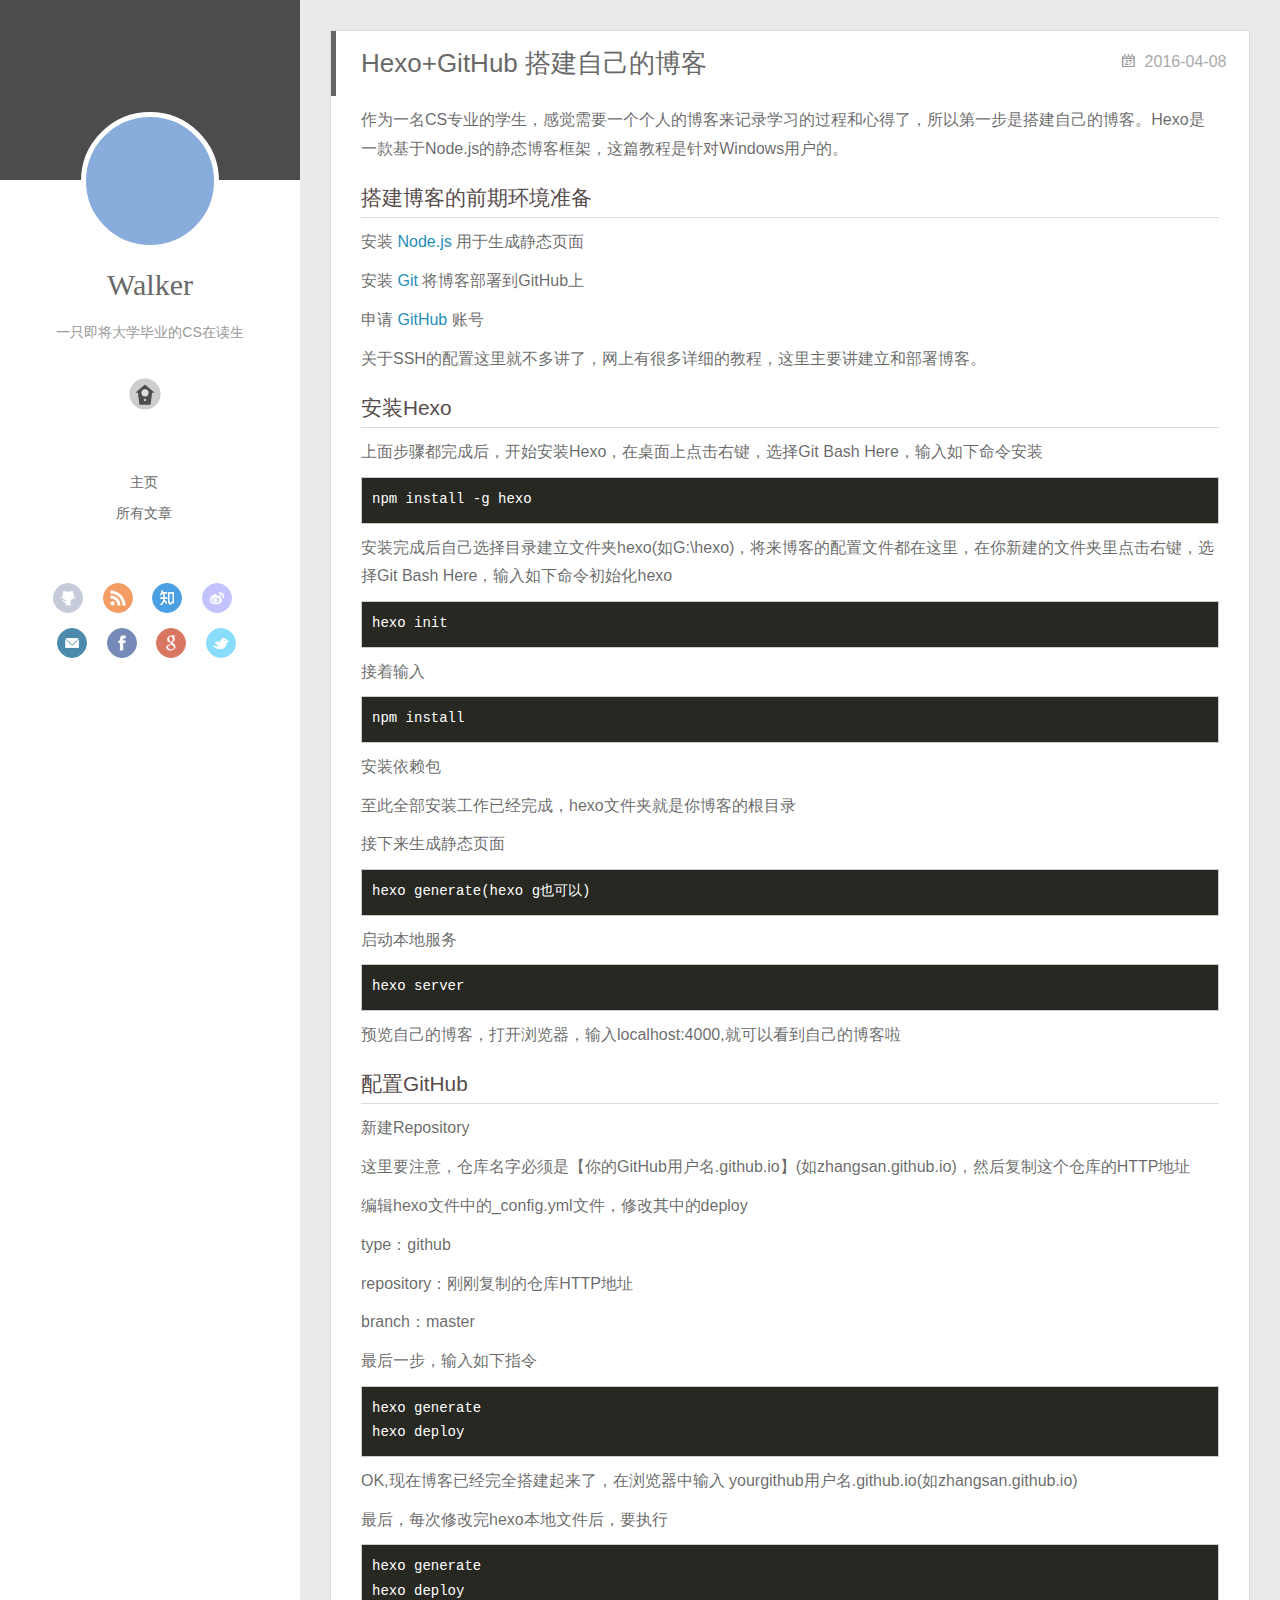
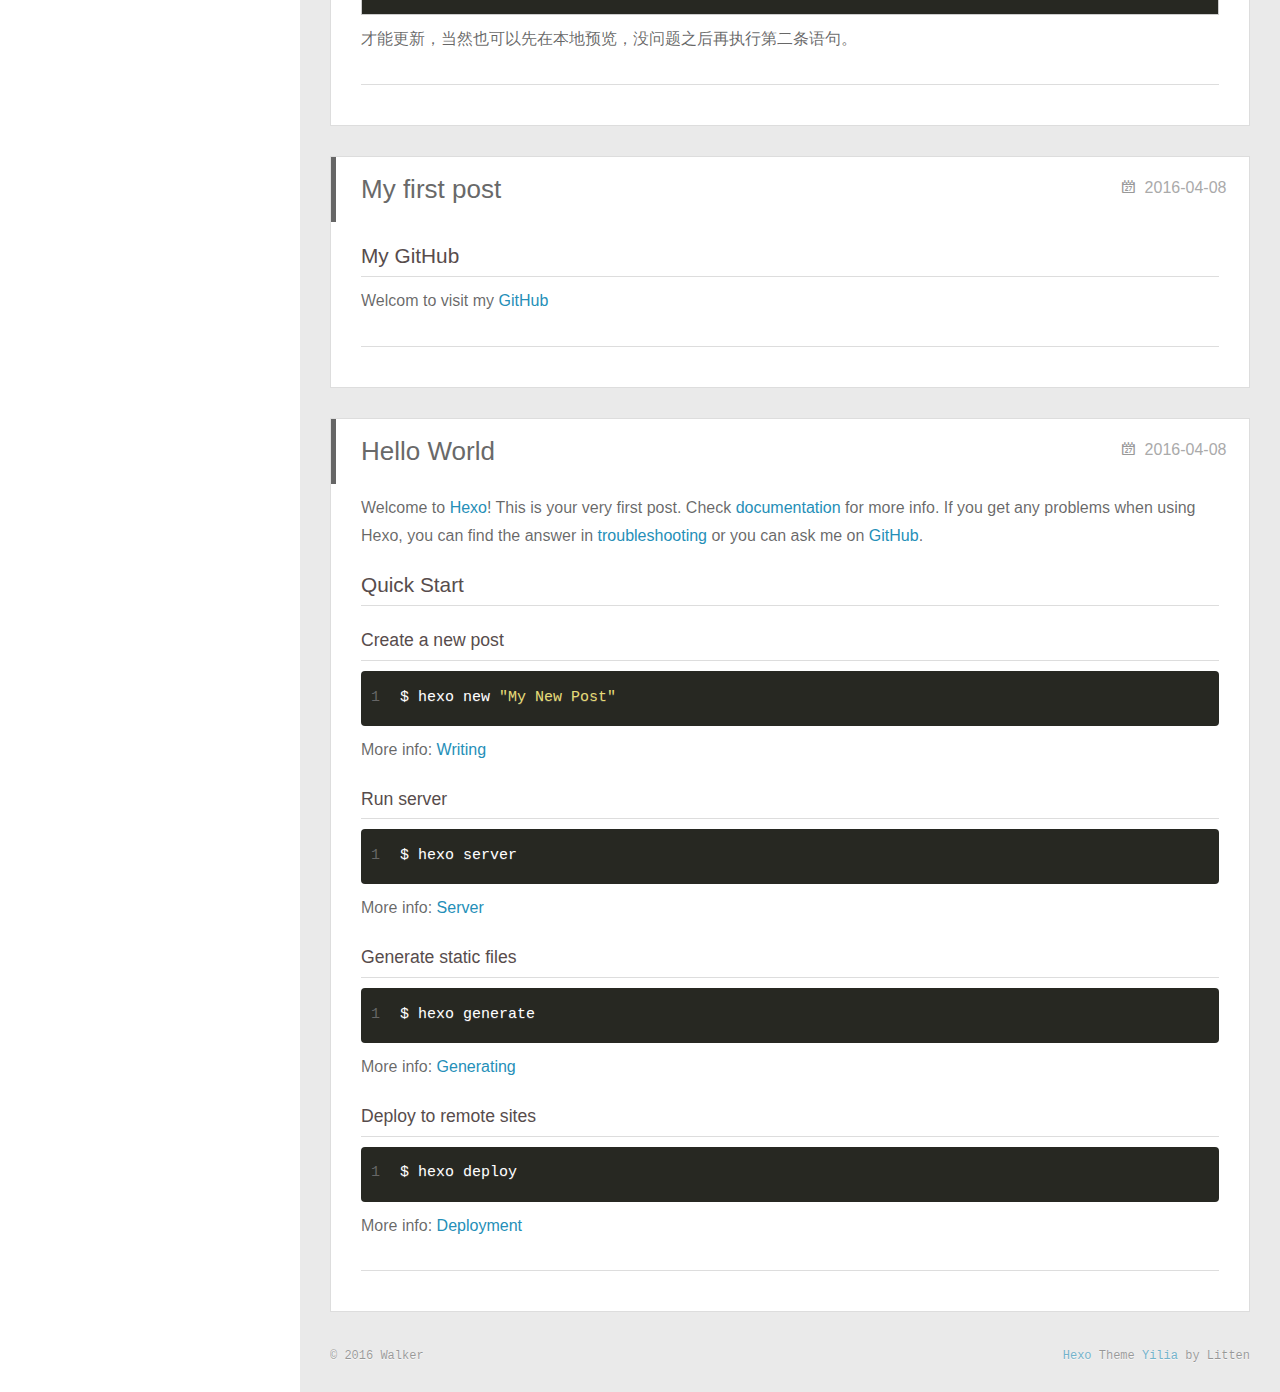
==== index.html @ 1e7201c0 "Site updated: 2016-04-11 19:42:52" ====
<!DOCTYPE html>
<html>
<head>
  <meta charset="utf-8">
  
  <meta http-equiv="X-UA-Compatible" content="IE=edge" >
  <title>Walker&#39;s Blog</title>
  <meta name="viewport" content="width=device-width, initial-scale=1, maximum-scale=1">
  <meta name="description" content="Web, 程序员">
<meta property="og:type" content="website">
<meta property="og:title" content="Walker's Blog">
<meta property="og:url" content="http://yoursite.com/index.html">
<meta property="og:site_name" content="Walker's Blog">
<meta property="og:description" content="Web, 程序员">
<meta name="twitter:card" content="summary">
<meta name="twitter:title" content="Walker's Blog">
<meta name="twitter:description" content="Web, 程序员">
  
    <link rel="alternative" href="/atom.xml" title="Walker&#39;s Blog" type="application/atom+xml">
  
  
    <link rel="icon" href="/favicon.png">
  
  <link rel="stylesheet" href="/css/style.css">
</head>

<body>
  <div id="container">
    <div class="left-col">
    <div class="overlay"></div>
<div class="intrude-less">
	<header id="header" class="inner">
		<a href="/" class="profilepic">
			
			<img lazy-src="http://tx.haiqq.com/qqtouxiang/uploads/2014-08-19/025742809.jpg" class="js-avatar">
			
		</a>

		<hgroup>
		  <h1 class="header-author"><a href="/">Walker</a></h1>
		</hgroup>

		
		<p class="header-subtitle">一只即将大学毕业的CS在读生</p>
		

		
			<div class="switch-btn">
				<div class="icon">
					<div class="icon-ctn">
						<div class="icon-wrap icon-house" data-idx="0">
							<div class="birdhouse"></div>
							<div class="birdhouse_holes"></div>
						</div>
						<div class="icon-wrap icon-ribbon hide" data-idx="1">
							<div class="ribbon"></div>
						</div>
						
						<div class="icon-wrap icon-link hide" data-idx="2">
							<div class="loopback_l"></div>
							<div class="loopback_r"></div>
						</div>
						
						
						<div class="icon-wrap icon-me hide" data-idx="3">
							<div class="user"></div>
							<div class="shoulder"></div>
						</div>
						
					</div>
					
				</div>
				<div class="tips-box hide">
					<div class="tips-arrow"></div>
					<ul class="tips-inner">
						<li>主页</li>
						<li>随笔</li>
						
						<li>链接</li>
						
						
						<li>关于我</li>
						
					</ul>
				</div>
			</div>
		

		<div class="switch-area">
			<div class="switch-wrap">
				<section class="switch-part switch-part1">
					<nav class="header-menu">
						<ul>
						
							<li><a href="/">主页</a></li>
				        
							<li><a href="/archives">所有文章</a></li>
				        
						</ul>
					</nav>
					<nav class="header-nav">
						<div class="social">
							
								<a class="github" target="_blank" href="https://github.com/agnoscesua" title="github">github</a>
					        
								<a class="rss" target="_blank" href="#" title="rss">rss</a>
					        
								<a class="zhihu" target="_blank" href="#" title="zhihu">zhihu</a>
					        
								<a class="weibo" target="_blank" href="#" title="weibo">weibo</a>
					        
								<a class="mail" target="_blank" href="#" title="mail">mail</a>
					        
								<a class="facebook" target="_blank" href="#" title="facebook">facebook</a>
					        
								<a class="google" target="_blank" href="#" title="google">google</a>
					        
								<a class="twitter" target="_blank" href="#" title="twitter">twitter</a>
					        
						</div>
					</nav>
				</section>
				
				
				<section class="switch-part switch-part2">
					<div class="widget tagcloud" id="js-tagcloud">
						
					</div>
				</section>
				
				
				
				<section class="switch-part switch-part3">
					<div id="js-friends">
					
			          <a target="_blank" class="main-nav-link switch-friends-link" href="http://localhost:4000/">奥巴马的博客</a>
			        
			          <a target="_blank" class="main-nav-link switch-friends-link" href="http://localhost:4000/">卡卡的美丽传说</a>
			        
			          <a target="_blank" class="main-nav-link switch-friends-link" href="http://localhost:4000/">本泽马的博客</a>
			        
			          <a target="_blank" class="main-nav-link switch-friends-link" href="http://localhost:4000/">吉格斯的博客</a>
			        
			          <a target="_blank" class="main-nav-link switch-friends-link" href="http://localhost:4000/">习大大大不同</a>
			        
			          <a target="_blank" class="main-nav-link switch-friends-link" href="http://localhost:4000/">托蒂的博客</a>
			        
			        </div>
				</section>
				

				
				
				<section class="switch-part switch-part4">
				
					<div id="js-aboutme">我是谁，我从哪里来，我到哪里去？我就是我，是颜色不一样的吃货…</div>
				</section>
				
			</div>
		</div>
	</header>				
</div>

    </div>
    <div class="mid-col">
      <nav id="mobile-nav">
  	<div class="overlay">
  		<div class="slider-trigger"></div>
  		<h1 class="header-author js-mobile-header hide">Walker</h1>
  	</div>
	<div class="intrude-less">
		<header id="header" class="inner">
			<div class="profilepic">
			
				<img lazy-src="http://tx.haiqq.com/qqtouxiang/uploads/2014-08-19/025742809.jpg" class="js-avatar">
			
			</div>
			<hgroup>
			  <h1 class="header-author">Walker</h1>
			</hgroup>
			
			<p class="header-subtitle">一只即将大学毕业的CS在读生</p>
			
			<nav class="header-menu">
				<ul>
				
					<li><a href="/">主页</a></li>
		        
					<li><a href="/archives">所有文章</a></li>
		        
		        <div class="clearfix"></div>
				</ul>
			</nav>
			<nav class="header-nav">
				<div class="social">
					
						<a class="github" target="_blank" href="https://github.com/agnoscesua" title="github">github</a>
			        
						<a class="rss" target="_blank" href="#" title="rss">rss</a>
			        
						<a class="zhihu" target="_blank" href="#" title="zhihu">zhihu</a>
			        
						<a class="weibo" target="_blank" href="#" title="weibo">weibo</a>
			        
						<a class="mail" target="_blank" href="#" title="mail">mail</a>
			        
						<a class="facebook" target="_blank" href="#" title="facebook">facebook</a>
			        
						<a class="google" target="_blank" href="#" title="google">google</a>
			        
						<a class="twitter" target="_blank" href="#" title="twitter">twitter</a>
			        
				</div>
			</nav>
		</header>				
	</div>
</nav>

      <div class="body-wrap">
  
    <article id="post-hexo_github_blog" class="article article-type-post" itemscope itemprop="blogPost">
  
    <div class="article-meta">
      <a href="/2016/04/08/hexo_github_blog/" class="article-date">
  	<time datetime="2016-04-08T15:09:53.525Z" itemprop="datePublished">2016-04-08</time>
</a>
    </div>
  
  <div class="article-inner">
    
      <input type="hidden" class="isFancy" />
    
    
      <header class="article-header">
        
  
    <h1 itemprop="name">
      <a class="article-title" href="/2016/04/08/hexo_github_blog/">Hexo+GitHub 搭建自己的博客</a>
    </h1>
  

      </header>
      
    
    <div class="article-entry" itemprop="articleBody">
      
        <p>作为一名CS专业的学生，感觉需要一个个人的博客来记录学习的过程和心得了，所以第一步是搭建自己的博客。Hexo是一款基于Node.js的静态博客框架，这篇教程是针对Windows用户的。</p>
<h2 id="搭建博客的前期环境准备"><a href="#搭建博客的前期环境准备" class="headerlink" title="搭建博客的前期环境准备"></a>搭建博客的前期环境准备</h2><p>安装 <a href="https://nodejs.org/en/download/" target="_blank" rel="external">Node.js</a> 用于生成静态页面</p>
<p>安装 <a href="https://git-for-windows.github.io/" target="_blank" rel="external">Git</a> 将博客部署到GitHub上</p>
<p>申请 <a href="https://github.com/" target="_blank" rel="external">GitHub</a> 账号</p>
<p>关于SSH的配置这里就不多讲了，网上有很多详细的教程，这里主要讲建立和部署博客。</p>
<h2 id="安装Hexo"><a href="#安装Hexo" class="headerlink" title="安装Hexo"></a>安装Hexo</h2><p>上面步骤都完成后，开始安装Hexo，在桌面上点击右键，选择Git Bash Here，输入如下命令安装</p>
<pre><code>npm install -g hexo
</code></pre><p>安装完成后自己选择目录建立文件夹hexo(如G:\hexo)，将来博客的配置文件都在这里，在你新建的文件夹里点击右键，选择Git Bash Here，输入如下命令初始化hexo</p>
<pre><code>hexo init
</code></pre><p>接着输入</p>
<pre><code>npm install
</code></pre><p>安装依赖包</p>
<p>至此全部安装工作已经完成，hexo文件夹就是你博客的根目录</p>
<p>接下来生成静态页面</p>
<pre><code>hexo generate(hexo g也可以)
</code></pre><p>启动本地服务</p>
<pre><code>hexo server
</code></pre><p>预览自己的博客，打开浏览器，输入localhost:4000,就可以看到自己的博客啦</p>
<h2 id="配置GitHub"><a href="#配置GitHub" class="headerlink" title="配置GitHub"></a>配置GitHub</h2><p>新建Repository</p>
<p>这里要注意，仓库名字必须是【你的GitHub用户名.github.io】(如zhangsan.github.io)，然后复制这个仓库的HTTP地址</p>
<p>编辑hexo文件中的_config.yml文件，修改其中的deploy</p>
<p>type：github</p>
<p>repository：刚刚复制的仓库HTTP地址</p>
<p>branch：master</p>
<p>最后一步，输入如下指令</p>
<pre><code>hexo generate
hexo deploy
</code></pre><p>OK,现在博客已经完全搭建起来了，在浏览器中输入 yourgithub用户名.github.io(如zhangsan.github.io)</p>
<p>最后，每次修改完hexo本地文件后，要执行</p>
<pre><code>hexo generate
hexo deploy
</code></pre><p>才能更新，当然也可以先在本地预览，没问题之后再执行第二条语句。</p>

      
    </div>
    
    <div class="article-info article-info-index">
      
      
      

      
      <div class="clearfix"></div>
    </div>
    
  </div>
  
</article>









  
    <article id="post-first_artical" class="article article-type-post" itemscope itemprop="blogPost">
  
    <div class="article-meta">
      <a href="/2016/04/08/first_artical/" class="article-date">
  	<time datetime="2016-04-08T14:44:51.148Z" itemprop="datePublished">2016-04-08</time>
</a>
    </div>
  
  <div class="article-inner">
    
      <input type="hidden" class="isFancy" />
    
    
      <header class="article-header">
        
  
    <h1 itemprop="name">
      <a class="article-title" href="/2016/04/08/first_artical/">My first post</a>
    </h1>
  

      </header>
      
    
    <div class="article-entry" itemprop="articleBody">
      
        <h2 id="My-GitHub"><a href="#My-GitHub" class="headerlink" title="My GitHub"></a>My GitHub</h2><p>Welcom to visit my <a href="https://github.com/agnoscesua" target="_blank" rel="external">GitHub</a></p>

      
    </div>
    
    <div class="article-info article-info-index">
      
      
      

      
      <div class="clearfix"></div>
    </div>
    
  </div>
  
</article>









  
    <article id="post-hello-world" class="article article-type-post" itemscope itemprop="blogPost">
  
    <div class="article-meta">
      <a href="/2016/04/08/hello-world/" class="article-date">
  	<time datetime="2016-04-08T03:40:58.229Z" itemprop="datePublished">2016-04-08</time>
</a>
    </div>
  
  <div class="article-inner">
    
      <input type="hidden" class="isFancy" />
    
    
      <header class="article-header">
        
  
    <h1 itemprop="name">
      <a class="article-title" href="/2016/04/08/hello-world/">Hello World</a>
    </h1>
  

      </header>
      
    
    <div class="article-entry" itemprop="articleBody">
      
        <p>Welcome to <a href="https://hexo.io/" target="_blank" rel="external">Hexo</a>! This is your very first post. Check <a href="https://hexo.io/docs/" target="_blank" rel="external">documentation</a> for more info. If you get any problems when using Hexo, you can find the answer in <a href="https://hexo.io/docs/troubleshooting.html" target="_blank" rel="external">troubleshooting</a> or you can ask me on <a href="https://github.com/hexojs/hexo/issues" target="_blank" rel="external">GitHub</a>.</p>
<h2 id="Quick-Start"><a href="#Quick-Start" class="headerlink" title="Quick Start"></a>Quick Start</h2><h3 id="Create-a-new-post"><a href="#Create-a-new-post" class="headerlink" title="Create a new post"></a>Create a new post</h3><figure class="highlight bash"><table><tr><td class="gutter"><pre><span class="line">1</span><br></pre></td><td class="code"><pre><span class="line">$ hexo new <span class="string">"My New Post"</span></span><br></pre></td></tr></table></figure>
<p>More info: <a href="https://hexo.io/docs/writing.html" target="_blank" rel="external">Writing</a></p>
<h3 id="Run-server"><a href="#Run-server" class="headerlink" title="Run server"></a>Run server</h3><figure class="highlight bash"><table><tr><td class="gutter"><pre><span class="line">1</span><br></pre></td><td class="code"><pre><span class="line">$ hexo server</span><br></pre></td></tr></table></figure>
<p>More info: <a href="https://hexo.io/docs/server.html" target="_blank" rel="external">Server</a></p>
<h3 id="Generate-static-files"><a href="#Generate-static-files" class="headerlink" title="Generate static files"></a>Generate static files</h3><figure class="highlight bash"><table><tr><td class="gutter"><pre><span class="line">1</span><br></pre></td><td class="code"><pre><span class="line">$ hexo generate</span><br></pre></td></tr></table></figure>
<p>More info: <a href="https://hexo.io/docs/generating.html" target="_blank" rel="external">Generating</a></p>
<h3 id="Deploy-to-remote-sites"><a href="#Deploy-to-remote-sites" class="headerlink" title="Deploy to remote sites"></a>Deploy to remote sites</h3><figure class="highlight bash"><table><tr><td class="gutter"><pre><span class="line">1</span><br></pre></td><td class="code"><pre><span class="line">$ hexo deploy</span><br></pre></td></tr></table></figure>
<p>More info: <a href="https://hexo.io/docs/deployment.html" target="_blank" rel="external">Deployment</a></p>

      
    </div>
    
    <div class="article-info article-info-index">
      
      
      

      
      <div class="clearfix"></div>
    </div>
    
  </div>
  
</article>









  
  
</div>
      <footer id="footer">
  <div class="outer">
    <div id="footer-info">
    	<div class="footer-left">
    		&copy; 2016 Walker
    	</div>
      	<div class="footer-right">
      		<a href="http://hexo.io/" target="_blank">Hexo</a>  Theme <a href="https://github.com/litten/hexo-theme-yilia" target="_blank">Yilia</a> by Litten
      	</div>
    </div>
  </div>
</footer>
    </div>
    
  <link rel="stylesheet" href="/fancybox/jquery.fancybox.css">


<script>
	var yiliaConfig = {
		fancybox: true,
		mathjax: true,
		animate: true,
		isHome: true,
		isPost: false,
		isArchive: false,
		isTag: false,
		isCategory: false,
		open_in_new: false
	}
</script>
<script src="http://7.url.cn/edu/jslib/comb/require-2.1.6,jquery-1.9.1.min.js"></script>
<script src="/js/main.js"></script>






<script type="text/x-mathjax-config">
MathJax.Hub.Config({
    tex2jax: {
        inlineMath: [ ['$','$'], ["\\(","\\)"]  ],
        processEscapes: true,
        skipTags: ['script', 'noscript', 'style', 'textarea', 'pre', 'code']
    }
});

MathJax.Hub.Queue(function() {
    var all = MathJax.Hub.getAllJax(), i;
    for(i=0; i < all.length; i += 1) {
        all[i].SourceElement().parentNode.className += ' has-jax';                 
    }       
});
</script>

<script type="text/javascript" src="http://cdn.mathjax.org/mathjax/latest/MathJax.js?config=TeX-AMS-MML_HTMLorMML">
</script>


  </div>
</body>
</html>
---- css/style.css ----
body {
  width: 100%;
}
body:before,
body:after {
  content: "";
  display: table;
}
body:after {
  clear: both;
}
@font-face {
  font-family: 'FontAwesome';
  src: url("fonts/fontawesome-webfont.eot");
  src: url("fonts/fontawesome-webfont.eot?#iefix") format("embedded-opentype"), url("fonts/fontawesome-webfont.woff") format("woff"), url("fonts/fontawesome-webfont.ttf") format("truetype"), url("fonts/fontawesome-webfont.svgz#FontAwesomeRegular") format("svg"), url("fonts/fontawesome-webfont.svg#FontAwesomeRegular") format("svg");
  font-weight: normal;
  font-style: normal;
}
html,
body,
div,
span,
applet,
object,
iframe,
h1,
h2,
h3,
h4,
h5,
h6,
p,
blockquote,
pre,
a,
abbr,
acronym,
address,
big,
cite,
code,
del,
dfn,
em,
img,
ins,
kbd,
q,
s,
samp,
small,
strike,
strong,
sub,
sup,
tt,
var,
dl,
dt,
dd,
ol,
ul,
li,
fieldset,
form,
label,
legend,
table,
caption,
tbody,
tfoot,
thead,
tr,
th,
td {
  margin: 0;
  padding: 0;
  border: 0;
  outline: 0;
  font-weight: inherit;
  font-style: inherit;
  font-family: inherit;
  font-size: 100%;
  vertical-align: baseline;
}
body {
  line-height: 1;
  color: #000;
  background: #fff;
}
ol,
ul {
  list-style: none;
}
table {
  border-collapse: separate;
  border-spacing: 0;
  vertical-align: middle;
}
caption,
th,
td {
  text-align: left;
  font-weight: normal;
  vertical-align: middle;
}
a img {
  border: none;
}
ol {
  list-style: decimal;
  padding-left: 20px;
}
ul {
  list-style: none;
}
input,
button {
  margin: 0;
  padding: 0;
}
input::-moz-focus-inner,
button::-moz-focus-inner {
  border: 0;
  padding: 0;
}
@font-face {
  font-family: FontAwesome;
  font-style: normal;
  font-weight: normal;
  src: url("fonts/fontawesome-webfont.eot?v=#4.0.3");
  src: url("fonts/fontawesome-webfont.eot?#iefix&v=#4.0.3") format("embedded-opentype"), url("fonts/fontawesome-webfont.woff?v=#4.0.3") format("woff"), url("fonts/fontawesome-webfont.ttf?v=#4.0.3") format("truetype"), url("fonts/fontawesome-webfont.svg#fontawesomeregular?v=#4.0.3") format("svg");
}
html,
body,
#container {
  height: 100%;
}
body {
  font-family: "微软雅黑", "HelveticaNeue-Light", "Helvetica Neue Light", "Helvetica Neue", Helvetica, Arial, sans-serif;
  font-size: 16px;
  background: #fff;
  color: rgba(0,0,0,0.6);
  -webkit-overflow-scrolling: touch;
}
h1,
h2,
h3 {
  display: block;
}
h1 {
  font-size: 1.5em;
}
h2 {
  font-size: 1.3em;
}
h3 {
  font-size: 1.1em;
}
h4,
h5,
h6 {
  font-size: 1em;
}
a {
  text-decoration: none;
  outline-width: 0;
  color: #258fb8;
  outline: none;
}
.alignleft {
  float: left;
}
.alignright {
  float: right;
}
.clearfix {
  *zoom: 1;
}
.clearfix:after {
  content: "";
  display: table;
  clear: both;
}
.inner {
  width: 1000px;
  margin: 0 auto;
}
.hide {
  display: none;
}
@media screen and (max-width: 1040px) {
  .inner {
    width: 100%;
  }
}
#container {
  position: relative;
  min-height: 100%;
}
#container #mobile-nav {
  display: none;
}
#container #mobile-nav .overlay {
  height: 110px;
  position: absolute;
  width: 100%;
  background: #4d4d4d;
}
#container #mobile-nav .overlay.fixed {
  position: fixed;
  height: 42px;
  z-index: 99;
}
#container #mobile-nav #header {
  padding: 10px 0 0 0;
}
#container #mobile-nav #header .profilepic {
  display: block;
  position: relative;
  z-index: 100;
}
#container #mobile-nav #header .header-menu {
  height: auto;
  margin: 10px;
}
#container #mobile-nav #header .header-menu ul {
  text-align: center;
  cursor: default;
}
#container #mobile-nav #header .header-menu li {
  display: inline-block;
  margin: 3px;
}
#container .left-col {
  background: #fff;
  width: 300px;
  position: fixed;
  opacity: 1;
  -webkit-transition: all 0.2s ease-in;
  -moz-transition: all 0.2s ease-in;
  -ms-transition: all 0.2s ease-in;
  transition: all 0.2s ease-in;
  height: 100%;
}
#container .left-col .overlay {
  width: 100%;
  height: 180px;
  background-color: #000;
  position: absolute;
  opacity: 0.7;
}
#container .left-col .intrude-less {
  width: 76%;
  text-align: center;
  margin: 112px auto 0;
}
#container .mid-col {
  position: absolute;
  right: 0;
  min-height: 100%;
  background: #eaeaea;
  left: 300px;
  width: auto;
}
@media screen and (max-width: 800px) {
  #container .left-col {
    display: none;
  }
  #container .mid-col {
    left: 0;
  }
  #container #header .header-nav {
    position: relative;
  }
  #container .header-author.fixed {
    position: fixed;
    top: -13px;
    width: 100%;
    color: #ddd;
  }
  #container .overlay .slider-trigger {
    position: absolute;
    z-index: 101;
    bottom: 0;
    left: 0;
    width: 42px;
    height: 42px;
  }
  #container .overlay .slider-trigger:hover {
    background: #444;
  }
  #container .overlay .slider-trigger:before {
    color: #ddd;
    content: "\f00b";
    font: 16px FontAwesome;
    width: 16px;
    height: 16px;
    margin-left: 9px;
    margin-top: 14px;
    display: block;
  }
  #container .article-header {
    border-left: none;
    padding: 0;
    border-bottom: 1px dotted #ddd;
  }
  #container .article-header h1 {
    margin-bottom: 10px;
  }
  #container .header-subtitle {
    padding: 0 24px;
  }
  #container .article-info-index.article-info {
    padding-top: 10px;
    margin: 0;
    border-top: 1px solid #ddd;
  }
  #container .article-info-post.article-info {
    margin: 0;
    padding-top: 10px;
    border: none;
  }
  #container .article-more-link a {
    float: right;
  }
  #container #viewer-box .viewer-box-l {
    font-size: 14px;
  }
  #container .article {
    padding: 10px;
    margin: 10px;
    font-size: 14px;
  }
  #container .article .article-entry {
    padding-left: 0;
    padding-right: 0;
    padding-top: 10px;
  }
  #container .article .article-title {
    font-size: 18px;
    max-width: 185px;
    display: block;
    margin: 0;
  }
  #container .article .article-meta {
    width: auto;
    height: 30px;
    margin-top: -5px;
    position: ralative;
  }
  #container .article .article-meta .article-date {
    font-size: 12px;
    -webkit-border-radius: 0;
    border-radius: 0;
    color: #666;
    background: none;
    height: auto;
    padding: 0;
    margin: 0;
    width: 100%;
    text-align: left;
    margin-left: 10px;
  }
  #container .article .article-meta .article-date time {
    width: auto;
    float: right;
    margin-right: 10px;
  }
  #container .article .article-meta .article-tag-list {
    margin-top: 7px;
    position: absolute;
    right: 10px;
    top: 0;
  }
  #container .article .article-meta .article-tag-list:before {
    float: left;
    margin-top: 1px;
    left: 0;
  }
  #container .article .article-meta .article-tag-list .article-tag-list-item {
    float: left;
    padding-left: 0;
    width: auto;
    max-width: 83px;
  }
  #container .article .article-meta .article-category {
    margin-top: 7px;
    position: absolute;
    right: 10px;
    top: -30px;
  }
  #container .article .article-meta .article-category:before {
    float: left;
    margin-top: 1px;
    left: 15px;
  }
  #container .article .article-meta .article-category .article-category-link {
    max-width: 83px;
    width: auto;
    padding-left: 10px;
  }
  #container .article .article-nav-link-wrap {
    margin: 5px 0;
  }
  #container .article .article-nav-link-wrap strong {
    float: left;
    margin-right: 5px;
  }
  #container .article #article-nav-older {
    float: none;
    display: block;
  }
  #container .share {
    padding: 3px 10px;
  }
  #container .duoshuo {
    padding: 0 13px;
  }
  #container #disqus_thread {
    padding: 0 13px;
  }
  #container #mobile-nav {
    display: block;
  }
  #container #page-nav .extend {
    opacity: 1;
  }
  #container .instagram .open-ins {
    left: 2px;
    top: -30px;
    color: #aaa;
  }
  #container .info-on-right {
    float: initial;
  }
  #container .archives-wrap {
    margin: 10px 10px 0px;
    padding: 10px;
  }
  #container .archives-wrap .archive-article-title {
    font-size: 14px;
  }
  #container .archives-wrap .archive-year-wrap {
    position: relative;
    padding: 0 0 0 0;
  }
  #container .archives-wrap .archive-year-wrap a {
    padding: 0 0 0 0;
  }
  #container .archives-wrap .article-meta .archive-article-date {
    font-size: 12px;
    margin-right: 10px;
    margin-top: -5px;
  }
  #container .archives-wrap .article-meta .article-tag-list-link {
    font-size: 12px;
  }
  #container .archives .archive-article {
    padding: 10px 0;
    margin-left: 0;
  }
  #container #footer .footer-left {
    float: initial;
    margin-bottom: 10px;
  }
  #container #footer .footer-right {
    float: initial;
  }
}
.header-author {
  text-align: center;
  margin: 0.67em 0;
  font-family: Roboto, "Roboto", serif;
  font-size: 30px;
  -webkit-transition: 0.3s;
  -moz-transition: 0.3s;
  -ms-transition: 0.3s;
  transition: 0.3s;
}
#header {
  width: 100%;
}
#header a {
  color: #696969;
}
#header a:hover {
  color: #b0a0aa;
}
#header .profilepic {
  text-align: center;
  display: block;
  border: 5px solid #fff;
  -webkit-border-radius: 300px;
  border-radius: 300px;
  width: 128px;
  height: 128px;
  margin: 0 auto;
  position: relative;
  overflow: hidden;
  background: #88acdb;
  -webkit-transition: all 0.2s ease-in;
  display: -webkit-box;
  -webkit-box-orient: horizontal;
  -webkit-box-pack: center;
  -webkit-box-align: center;
  text-align: center;
}
#header .profilepic img {
  width: 20%;
  height: 20%;
  -webkit-border-radius: 300px;
  border-radius: 300px;
  opacity: 0;
  -webkit-transition: all 0.2s ease-in;
}
#header .profilepic img.show {
  width: 100%;
  height: 100%;
  opacity: 1;
}
#header .header-subtitle {
  text-align: center;
  color: #999;
  font-size: 14px;
  line-height: 25px;
  overflow: hidden;
  text-overflow: ellipsis;
  display: -webkit-box;
  -webkit-line-clamp: 2;
  -webkit-box-orient: vertical;
}
#header .header-menu {
  font-weight: 300;
  line-height: 31px;
  cursor: pointer;
  text-transform: uppercase;
  float: none;
  min-height: 150px;
  margin-left: -12px;
  text-align: center;
  display: -webkit-box;
  -webkit-box-orient: horizontal;
  -webkit-box-pack: center;
  -webkit-box-align: center;
}
#header .header-menu li {
  cursor: default;
}
#header .header-menu li a {
  font-size: 14px;
  min-width: 300px;
}
#header .switch-area {
  position: relative;
  width: 100%;
  overflow: hidden;
  min-height: 500px;
  font-size: 14px;
}
#header .switch-area .switch-wrap {
  -webkit-transition: -webkit-transform 0.3s ease-in;
  -moz-transition: -moz-transform 0.3s ease-in;
  -ms-transition: -ms-transform 0.3s ease-in;
  transition: transform 0.3s ease-in;
  position: relative;
}
#header .turn-left {
  -webkit-transform: translate(-100%, 0);
  -moz-transform: translate(-100%, 0);
  -ms-transform: translate(-100%, 0);
  transform: translate(-100%, 0);
}
#header .header-nav {
  width: 100%;
  position: absolute;
  -webkit-transition: -webkit-transform 0.3s ease-in;
  -moz-transition: -moz-transform 0.3s ease-in;
  -ms-transition: -ms-transform 0.3s ease-in;
  transition: transform 0.3s ease-in;
}
#header .header-nav .social {
  margin-right: 15px;
  margin-top: 10px;
  text-align: center;
}
#header .header-nav .social a {
  -webkit-border-radius: 50%;
  border-radius: 50%;
  display: -moz-inline-stack;
  display: inline-block;
  vertical-align: middle;
  *vertical-align: auto;
  zoom: 1;
  *display: inline;
  text-indent: -9999px;
  margin: 0 8px 15px 8px;
  opacity: 0.7;
  width: 28px;
  height: 28px;
  -webkit-transition: 0.3s;
  -moz-transition: 0.3s;
  -ms-transition: 0.3s;
  transition: 0.3s;
}
#header .header-nav .social a:hover {
  opacity: 1;
}
#header .header-nav .social a:last-of-type {
  margin-right: 0;
}
#header .header-nav .social a.weibo {
  background: url("/img/weibo.png") center no-repeat #aaf;
  border: 1px solid #aaf;
}
#header .header-nav .social a.weibo:hover {
  border: 1px solid #aaf;
}
#header .header-nav .social a.rss {
  background: url("/img/rss.png") center no-repeat #ef7522;
  border: 1px solid #ef7522;
}
#header .header-nav .social a.rss:hover {
  border: 1px solid #cf5d0f;
}
#header .header-nav .social a.github {
  background: url("/img/github.png") center no-repeat #afb6ca;
  border: 1px solid #afb6ca;
}
#header .header-nav .social a.github:hover {
  border: 1px solid #909ab6;
}
#header .header-nav .social a.facebook {
  background: url("/img/facebook.png") center no-repeat #3b5998;
  border: 1px solid #3b5998;
}
#header .header-nav .social a.facebook:hover {
  border: 1px solid #2d4373;
}
#header .header-nav .social a.google {
  background: url("/img/google.png") center no-repeat #c83d20;
  border: 1px solid #c83d20;
}
#header .header-nav .social a.google:hover {
  border: 1px solid #9c3019;
}
#header .header-nav .social a.twitter {
  background: url("/img/twitter.png") center no-repeat #55cff8;
  border: 1px solid #55cff8;
}
#header .header-nav .social a.twitter:hover {
  border: 1px solid #24c1f6;
}
#header .header-nav .social a.linkedin {
  background: url("/img/linkedin.png") center no-repeat #005a87;
  border: 1px solid #005a87;
}
#header .header-nav .social a.linkedin:hover {
  border: 1px solid #006b98;
}
#header .header-nav .social a.zhihu {
  background: url("/img/zhihu.png") center no-repeat #0078d8;
  border: 1px solid #0078d8;
}
#header .header-nav .social a.zhihu:hover {
  border: 1px solid #0078d8;
}
#header .header-nav .social a.douban {
  background: url("/img/douban.png") center no-repeat #06c611;
  border: 1px solid #06c611;
}
#header .header-nav .social a.douban:hover {
  border: 1px solid #06c611;
}
#header .header-nav .social a.mail {
  background: url("/img/mail.png") center no-repeat #005a87;
  border: 1px solid #005a87;
}
#header .header-nav .social a.mail:hover {
  border: 1px solid #006b98;
}
#header .switch-part {
  width: 100%;
  position: absolute;
}
#header .switch-part1 {
  left: 0;
}
#header .switch-part2 {
  left: 100%;
  top: 20px;
  overlay-x: hidden;
  overflow-y: auto;
  max-height: 200px;
}
#header .switch-part3 {
  left: 200%;
  line-height: 30px;
}
#header .switch-part3 .switch-friends-link {
  margin-right: 9px;
  -webkit-border-radius: 3px;
  border-radius: 3px;
  padding: 5px;
}
#header .switch-part3 .switch-friends-link:hover {
  background: #88acdb;
  color: #fff;
}
#header .switch-part4 {
  left: 300%;
  text-align: left;
  line-height: 30px;
}
.duoshuo {
  padding: 0 40px;
}
#disqus_thread {
  padding: 0 40px;
}
.archives-wrap {
  position: relative;
  margin: 0 30px;
  padding-right: 60px;
  border-bottom: 1px solid #eee;
  background: #fff;
}
.archives-wrap:first-child {
  margin-top: 30px;
}
.archives-wrap:last-child {
  margin-bottom: 80px;
}
.archives-wrap .archive-year-wrap {
  line-height: 35px;
  width: 200px;
  position: absolute;
  padding-top: 15px;
  font-size: 1.8em;
}
.archives-wrap .archive-year-wrap a {
  color: #666;
  font-weight: bold;
  padding-left: 48px;
}
.archives {
  position: relative;
}
.archives .article-info {
  border: none;
}
.archives .archive-article {
  margin-left: 200px;
  padding: 20px 0;
  border-bottom: 1px solid #eee;
  border-top: 1px solid #fff;
  position: relative;
}
.archives .archive-article:first-child {
  border-top: none;
}
.archives .archive-article:last-child {
  border-bottom: none;
}
.archives .archive-article-title {
  font-size: 16px;
  color: #333;
  -webkit-transition: color 0.3s;
  -moz-transition: color 0.3s;
  -ms-transition: color 0.3s;
  transition: color 0.3s;
}
.archives .archive-article-title:hover {
  color: #657b83;
}
.archives .archive-article-title span {
  display: block;
  color: #a8a8a8;
  font-size: 12px;
  line-height: 14px;
  height: 7px;
  padding-left: 2px;
}
.archives .archive-article-title span:before {
  display: inline-block;
  content: "“";
  font-family: serif;
  font-size: 30px;
  float: left;
  margin: 4px 4px 0 -12px;
  color: #c8c8c8;
}
.archive-article-inner .archive-article-header {
  position: relative;
}
.archive-article-inner .article-meta {
  position: relative;
  float: right;
  margin-top: -10px;
  color: #555;
  background: none;
  text-align: right;
  width: auto;
}
.archive-article-inner .article-meta .article-date time {
  color: #aaa;
}
.archive-article-inner .article-meta .archive-article-date,
.archive-article-inner .article-meta .article-tag-list {
  margin-right: 30px;
  display: -moz-inline-stack;
  display: inline-block;
  vertical-align: middle;
  zoom: 1;
  color: #666;
  font-size: 14px;
}
.archive-article-inner .article-meta .archive-article-date {
  cursor: default;
  font-size: 12px;
  margin-bottom: 5px;
  margin-top: -10px;
}
.archive-article-inner .article-meta .archive-article-date time:before {
  content: "\f073";
  color: #999;
  position: relative;
  margin-right: 10px;
  font: 16px FontAwesome;
}
.archive-article-inner .article-meta .article-category:before {
  float: left;
  margin-top: 1px;
  left: 15px;
}
.archive-article-inner .article-meta .article-category .article-category-link {
  width: auto;
  max-width: 83px;
  padding-left: 10px;
}
.archive-article-inner .article-meta .article-tag-list {
  margin-top: 0px;
}
.archive-article-inner .article-meta .article-tag-list:before {
  left: 15px;
}
.archive-article-inner .article-meta .article-tag-list .article-tag-list-item {
  display: inline-block;
  width: auto;
  max-width: 83px;
  padding-left: 8px;
  font-size: 12px;
}
.body-wrap {
  margin-bottom: 80px;
}
.article {
  margin: 30px;
  position: relative;
  border: 1px solid #ddd;
  background: #fff;
  -webkit-transition: all 0.2s ease-in;
}
.article.show {
  visibility: visible;
  -webkit-animation: cd-bounce-1 0.6s;
  -moz-animation: cd-bounce-1 0.6s;
  -webkit-animation: cd-bounce-1 0.6s;
  -moz-animation: cd-bounce-1 0.6s;
  -ms-animation: cd-bounce-1 0.6s;
  animation: cd-bounce-1 0.6s;
}
.article.hidden {
  visibility: hidden;
}
.article img {
  max-width: 100%;
}
@-webkit-keyframes cd-bounce-1 {
  0% {
    opacity: 0;
    -webkit-transform: scale(1);
  }
  60% {
    opacity: 1;
    -webkit-transform: scale(1.01);
  }
  100% {
    -webkit-transform: scale(1);
  }
}
@-moz-keyframes cd-bounce-1 {
  0% {
    opacity: 0;
    -moz-transform: scale(1);
  }
  60% {
    opacity: 1;
    -moz-transform: scale(1.01);
  }
  100% {
    -moz-transform: scale(1);
  }
}
.article-index {
  margin-left: 200px;
  padding: 15px 0;
  margin-right: 75px;
}
.article-index .brief {
  display: block;
  color: #a8a8a8;
  font-size: 12px;
  line-height: 14px;
  height: 7px;
  padding-left: 2px;
}
.article-index .brief:before {
  display: inline-block;
  content: "“";
  font-family: serif;
  font-size: 30px;
  float: left;
  margin: 4px 4px 0 -12px;
  color: #c8c8c8;
}
.article-title {
  color: #696969;
  margin-left: 0px;
  font-weight: 300;
  line-height: 35px;
  margin-bottom: 20px;
  font-size: 26px;
  -webkit-transition: color 0.3s;
  -moz-transition: color 0.3s;
  -o-transition: color 0.3s;
  -webkit-transition: color 0.3s;
  -moz-transition: color 0.3s;
  -ms-transition: color 0.3s;
  transition: color 0.3s;
}
.article-title:hover {
  color: #b0a0aa;
}
.article-inner {
  position: relative;
  margin-bottom: 20px;
}
.article-header {
  border-left: 5px solid;
  padding: 15px 0px 15px 25px;
}
.article-info.info-on-right {
  margin: 10px 0 0 0;
  float: right;
}
.article-info-index.article-info {
  padding-top: 20px;
  margin: 30px 30px 0 30px;
  border-top: 1px solid #ddd;
}
.article-info-post.article-info {
  padding: 0;
  border: none;
  margin: -30px 0 20px 30px;
}
.article-entry {
  line-height: 1.8em;
  padding-right: 30px;
  padding-left: 30px;
}
.article-entry p {
  margin-top: 10px;
}
.article-entry p code,
.article-entry li code {
  padding: 1px 3px;
  margin: 0 3px;
  background: #ddd;
  border: 1px solid #ccc;
  font-family: Menlo, Monaco, "Andale Mono", "lucida console", "Courier New", monospace;
  word-wrap: break-word;
  font-size: 14px;
}
.article-entry blockquote {
  background: #ddd;
  border-left: 5px solid #ccc;
  padding: 15px 20px;
  margin-top: 10px;
  border-left: 5px solid #657b83;
  background: #f6f6f6;
}
.article-entry blockquote p {
  margin-top: 0;
}
.article-entry em {
  font-style: italic;
}
.article-entry ul li:before {
  content: "";
  width: 6px;
  height: 6px;
  border: 1px solid #999;
  -webkit-border-radius: 10px;
  border-radius: 10px;
  background: #aaa;
  display: inline-block;
  margin-right: 10px;
  float: left;
  margin-top: 12px;
}
.article-entry ul,
.article-entry ol {
  font-size: 14px;
  margin: 10px 0px;
}
.article-entry li ul,
.article-entry li ol {
  margin-left: 30px;
}
.article-entry li ul li:before,
.article-entry li ol li:before {
  content: "";
  background: #dedede;
}
.article-entry h1 {
  margin-top: 30px;
}
.article-entry h2 {
  margin-top: 20px;
  font-weight: 300;
  color: #574c4c;
  padding-bottom: 5px;
  border-bottom: 1px solid #ddd;
}
.article-entry h3,
.article-entry h4,
.article-entry h5,
.article-entry h6 {
  margin-top: 20px;
  font-weight: 300;
  color: #574c4c;
  padding-bottom: 5px;
  border-bottom: 1px solid #ddd;
}
.article-entry video {
  max-width: 100%;
}
.article-entry strong {
  font-weight: bold;
}
.article-entry .caption {
  display: block;
  font-size: 0.8em;
  color: #aaa;
}
.article-entry hr {
  height: 0;
  margin-top: 20px;
  margin-bottom: 20px;
  border-left: 0;
  border-right: 0;
  border-top: 1px solid #ddd;
  border-bottom: 1px solid #fff;
}
.article-entry pre {
  font-size: 1/0.9em;
  line-height: 1.5;
  margin-top: 10px;
  padding: 5px 15px;
  overflow-x: auto;
  color: #657b83;
  font-size: 10px;
  border: 1px solid #ccc;
  text-shadow: 0 1px #444;
  font-family: Menlo, Monaco, "Andale Mono", "lucida console", "Courier New", monospace;
}
.article-entry pre code {
  font-size: 14px;
}
.article-entry table {
  width: 100%;
  border: 1px solid #dedede;
  margin: 15px 0;
  border-collapse: collapse;
}
.article-entry table tr,
.article-entry table td {
  height: 35px;
}
.article-entry table thead tr {
  background: #f8f8f8;
}
.article-entry table tbody tr:hover {
  background: #efefef;
}
.article-entry table td,
.article-entry table th {
  border: 1px solid #dedede;
  padding: 0 10px;
}
.article-entry figure table {
  border: none;
  width: auto;
  margin: 0;
}
.article-entry figure table tbody tr:hover {
  background: none;
}
.article-meta {
  width: 150px;
  font-size: 14;
  text-align: right;
  position: absolute;
  right: 0;
  top: 23px;
  text-align: center;
  z-index: 1;
}
.article-meta time {
  color: #aaa;
}
.article-meta time:before {
  color: #999;
  content: "\f073";
  font: 17px FontAwesome;
  margin-right: 10px;
}
.article-more-link {
  margin-top: 5px;
  text-align: right;
}
.article-more-link a {
  background: #4d4d4d;
  color: #fff;
  font-size: 12px;
  padding: 2px 8px 4px;
  line-height: 16px;
  -webkit-border-radius: 2px;
  -moz-border-radius: 2px;
  -webkit-border-radius: 2px;
  border-radius: 2px;
  -webkit-transition: background 0.3s;
  -moz-transition: background 0.3s;
  -ms-transition: background 0.3s;
  transition: background 0.3s;
}
.article-more-link a:hover {
  background: #3c3c3c;
}
.article-more-link a.hidden {
  visibility: hidden;
}
#article-nav {
  margin: 80px 0 30px 0;
  padding-bottom: 10px;
}
#article-nav .article-nav-link-wrap {
  margin: 0px 30px 0px 30px;
  font-size: 14px;
  color: #333;
}
#article-nav .article-nav-link-wrap .article-nav-title {
  display: inline-block;
  font-size: 12px;
  color: #aaa;
  -webkit-transition: color 0.3s;
  -moz-transition: color 0.3s;
  -ms-transition: color 0.3s;
  transition: color 0.3s;
}
#article-nav .article-nav-link-wrap strong {
  background: #ddd;
  color: #fff;
  -webkit-border-radius: 100%;
  border-radius: 100%;
  width: 15px;
  height: 15px;
  display: inline-block;
  text-align: center;
  -webkit-transition: background 0.3s;
  -moz-transition: background 0.3s;
  -ms-transition: background 0.3s;
  transition: background 0.3s;
}
#article-nav .article-nav-link-wrap:hover strong {
  background: #4d4d4d;
}
#article-nav .article-nav-link-wrap:hover .article-nav-title {
  color: #4d4d4d;
}
#article-nav #article-nav-older {
  float: right;
}
@-moz-keyframes cd-bounce-1 {
  0% {
    opacity: 0;
    -webkit-transform: scale(1);
    -moz-transform: scale(1);
    -ms-transform: scale(1);
    -o-transform: scale(1);
    -webkit-transform: scale(1);
    -moz-transform: scale(1);
    -ms-transform: scale(1);
    transform: scale(1);
  }
  60% {
    opacity: 1;
    -webkit-transform: scale(1.01);
    -moz-transform: scale(1.01);
    -ms-transform: scale(1.01);
    -o-transform: scale(1.01);
    -webkit-transform: scale(1.01);
    -moz-transform: scale(1.01);
    -ms-transform: scale(1.01);
    transform: scale(1.01);
  }
  100% {
    -webkit-transform: scale(1);
    -moz-transform: scale(1);
    -ms-transform: scale(1);
    -o-transform: scale(1);
    -webkit-transform: scale(1);
    -moz-transform: scale(1);
    -ms-transform: scale(1);
    transform: scale(1);
  }
}
@-webkit-keyframes cd-bounce-1 {
  0% {
    opacity: 0;
    -webkit-transform: scale(1);
    -moz-transform: scale(1);
    -ms-transform: scale(1);
    -o-transform: scale(1);
    -webkit-transform: scale(1);
    -moz-transform: scale(1);
    -ms-transform: scale(1);
    transform: scale(1);
  }
  60% {
    opacity: 1;
    -webkit-transform: scale(1.01);
    -moz-transform: scale(1.01);
    -ms-transform: scale(1.01);
    -o-transform: scale(1.01);
    -webkit-transform: scale(1.01);
    -moz-transform: scale(1.01);
    -ms-transform: scale(1.01);
    transform: scale(1.01);
  }
  100% {
    -webkit-transform: scale(1);
    -moz-transform: scale(1);
    -ms-transform: scale(1);
    -o-transform: scale(1);
    -webkit-transform: scale(1);
    -moz-transform: scale(1);
    -ms-transform: scale(1);
    transform: scale(1);
  }
}
@-o-keyframes cd-bounce-1 {
  0% {
    opacity: 0;
    -webkit-transform: scale(1);
    -moz-transform: scale(1);
    -ms-transform: scale(1);
    -o-transform: scale(1);
    -webkit-transform: scale(1);
    -moz-transform: scale(1);
    -ms-transform: scale(1);
    transform: scale(1);
  }
  60% {
    opacity: 1;
    -webkit-transform: scale(1.01);
    -moz-transform: scale(1.01);
    -ms-transform: scale(1.01);
    -o-transform: scale(1.01);
    -webkit-transform: scale(1.01);
    -moz-transform: scale(1.01);
    -ms-transform: scale(1.01);
    transform: scale(1.01);
  }
  100% {
    -webkit-transform: scale(1);
    -moz-transform: scale(1);
    -ms-transform: scale(1);
    -o-transform: scale(1);
    -webkit-transform: scale(1);
    -moz-transform: scale(1);
    -ms-transform: scale(1);
    transform: scale(1);
  }
}
@keyframes cd-bounce-1 {
  0% {
    opacity: 0;
    -webkit-transform: scale(1);
    -moz-transform: scale(1);
    -ms-transform: scale(1);
    -o-transform: scale(1);
    -webkit-transform: scale(1);
    -moz-transform: scale(1);
    -ms-transform: scale(1);
    transform: scale(1);
  }
  60% {
    opacity: 1;
    -webkit-transform: scale(1.01);
    -moz-transform: scale(1.01);
    -ms-transform: scale(1.01);
    -o-transform: scale(1.01);
    -webkit-transform: scale(1.01);
    -moz-transform: scale(1.01);
    -ms-transform: scale(1.01);
    transform: scale(1.01);
  }
  100% {
    -webkit-transform: scale(1);
    -moz-transform: scale(1);
    -ms-transform: scale(1);
    -o-transform: scale(1);
    -webkit-transform: scale(1);
    -moz-transform: scale(1);
    -ms-transform: scale(1);
    transform: scale(1);
  }
}
.archives-wrap {
  position: relative;
  margin: 0 30px;
  padding-right: 60px;
  border-bottom: 1px solid #eee;
  background: #fff;
}
.archives-wrap:first-child {
  margin-top: 30px;
}
.archives-wrap:last-child {
  margin-bottom: 80px;
}
.archives-wrap .archive-year-wrap {
  line-height: 35px;
  width: 200px;
  position: absolute;
  padding-top: 15px;
  font-size: 1.8em;
}
.archives-wrap .archive-year-wrap a {
  color: #666;
  font-weight: bold;
  padding-left: 48px;
}
.archives {
  position: relative;
}
.archives .article-info {
  border: none;
}
.archives .archive-article {
  margin-left: 200px;
  padding: 20px 0;
  border-bottom: 1px solid #eee;
  border-top: 1px solid #fff;
  position: relative;
}
.archives .archive-article:first-child {
  border-top: none;
}
.archives .archive-article:last-child {
  border-bottom: none;
}
.archives .archive-article-title {
  font-size: 16px;
  color: #333;
  -webkit-transition: color 0.3s;
  -moz-transition: color 0.3s;
  -ms-transition: color 0.3s;
  transition: color 0.3s;
}
.archives .archive-article-title:hover {
  color: #657b83;
}
.archives .archive-article-title span {
  display: block;
  color: #a8a8a8;
  font-size: 12px;
  line-height: 14px;
  height: 7px;
  padding-left: 2px;
}
.archives .archive-article-title span:before {
  display: inline-block;
  content: "“";
  font-family: serif;
  font-size: 30px;
  float: left;
  margin: 4px 4px 0 -12px;
  color: #c8c8c8;
}
.archive-article-inner .archive-article-header {
  position: relative;
}
.archive-article-inner .article-meta {
  position: relative;
  float: right;
  margin-top: -10px;
  color: #555;
  background: none;
  text-align: right;
  width: auto;
}
.archive-article-inner .article-meta .article-date time {
  color: #aaa;
}
.archive-article-inner .article-meta .archive-article-date,
.archive-article-inner .article-meta .article-tag-list {
  margin-right: 30px;
  display: -moz-inline-stack;
  display: inline-block;
  vertical-align: middle;
  zoom: 1;
  color: #666;
  font-size: 14px;
}
.archive-article-inner .article-meta .archive-article-date {
  cursor: default;
  font-size: 12px;
  margin-bottom: 5px;
  margin-top: -10px;
}
.archive-article-inner .article-meta .archive-article-date time:before {
  content: "\f073";
  color: #999;
  position: relative;
  margin-right: 10px;
  font: 16px FontAwesome;
}
.archive-article-inner .article-meta .article-category:before {
  float: left;
  margin-top: 1px;
  left: 15px;
}
.archive-article-inner .article-meta .article-category .article-category-link {
  width: auto;
  max-width: 83px;
  padding-left: 10px;
}
.archive-article-inner .article-meta .article-tag-list {
  margin-top: 0px;
}
.archive-article-inner .article-meta .article-tag-list:before {
  left: 15px;
}
.archive-article-inner .article-meta .article-tag-list .article-tag-list-item {
  display: inline-block;
  width: auto;
  max-width: 83px;
  padding-left: 8px;
  font-size: 12px;
}
.article-entry pre,
.article-entry .highlight {
  background: #272822;
  margin: 10px 0;
  padding: 10px 10px;
  overflow: auto;
  color: #4c4c4c;
  line-height: 22.400000000000002px;
}
.article-entry .highlight .gutter pre,
.article-entry .gist .gist-file .gist-data .line-numbers {
  color: #666;
}
.article-entry pre,
.article-entry code {
  font-family: "Source Code Pro", Consolas, Monaco, Menlo, Consolas, monospace;
}
.article-entry code {
  background: #eee;
  padding: 0 0.3em;
  border: none;
}
.article-entry pre {
  color: #fff;
}
.article-entry pre code {
  background: none;
  text-shadow: none;
  padding: 0;
  color: #fff;
}
.article-entry .highlight {
  -webkit-border-radius: 4px;
  border-radius: 4px;
}
.article-entry .highlight pre {
  border: none;
  margin: 0;
  padding: 0;
}
.article-entry .highlight table {
  margin: 0;
  width: auto;
}
.article-entry .highlight td {
  border: none;
  padding: 0;
}
.article-entry .highlight figcaption {
  font-size: 0.85em;
  color: highlight-comment;
  line-height: 1em;
  margin-bottom: 1em;
}
.article-entry .highlight figcaption:before,
.article-entry .highlight figcaption:after {
  content: "";
  display: table;
}
.article-entry .highlight figcaption:after {
  clear: both;
}
.article-entry .highlight figcaption a {
  float: right;
}
.article-entry .highlight .gutter pre {
  text-align: right;
  padding-right: 20px;
}
.article-entry .highlight .gutter pre .line {
  text-shadow: none;
}
.article-entry .highlight .line {
  font-size: 15px;
  height: 15px;
}
.article-entry .gist {
  margin: 0 -20px;
  border-style: solid;
  border-color: #ddd;
  border-width: 1px 0;
  background: #272822;
  padding: 15px 20px 15px 0;
}
.article-entry .gist .gist-file {
  border: none;
  font-family: "Source Code Pro", Consolas, Monaco, Menlo, Consolas, monospace;
  margin: 0;
}
.article-entry .gist .gist-file .gist-data {
  background: none;
  border: none;
}
.article-entry .gist .gist-file .gist-data .line-numbers {
  background: none;
  border: none;
  padding: 0 20px 0 0;
}
.article-entry .gist .gist-file .gist-data .line-data {
  padding: 0 !important;
}
.article-entry .gist .gist-file .highlight {
  margin: 0;
  padding: 0;
  border: none;
}
.article-entry .gist .gist-file .gist-meta {
  background: #272822;
  color: highlight-comment;
  font: 0.85em "Helvetica Neue", Helvetica, Arial, sans-serif;
  text-shadow: 0 0;
  padding: 0;
  margin-top: 1em;
  margin-left: 20px;
}
.article-entry .gist .gist-file .gist-meta a {
  color: #258fb8;
  font-weight: normal;
}
.article-entry .gist .gist-file .gist-meta a:hover {
  text-decoration: underline;
}
pre .comment {
  color: #75715e;
}
pre .keyword,
pre .function .keyword,
pre .class .params {
  color: #66d9ef;
}
pre .tag,
pre .doctype,
pre .params,
pre .function,
pre .css .value {
  color: #fff;
}
pre .css ~ * .tag,
pre .title,
pre .at_rule,
pre .at_rule .keyword,
pre .preprocessor,
pre .preprocessor .keyword {
  color: #f92672;
}
pre .attribute,
pre .built_in,
pre .class,
pre .css ~ * .class,
pre .function .title {
  color: #a6e22e;
}
pre .value,
pre .string {
  color: #e6db74;
}
pre .number {
  color: #7163d7;
}
pre .id,
pre .css ~ * .id {
  color: #fd971f;
}
#footer {
  font-size: 12px;
  font-family: Menlo, Monaco, "Andale Mono", "lucida console", "Courier New", monospace;
  text-shadow: 0 1px #fff;
  position: absolute;
  bottom: 30px;
  opacity: 0.6;
  width: 100%;
  text-align: center;
}
#footer .outer {
  padding: 0 30px;
}
.footer-left {
  float: left;
}
.footer-right {
  float: right;
}
.share {
  padding: 0px 75px 30px 40px;
  margin-bottom: 15px;
}
.back_home {
  float: right;
}
.back_home a {
  font-weight: bold;
  margin-left: 10px;
}
.back_home a:hover {
  color: #6e6e6e;
}
#page-nav {
  text-align: center;
  margin-top: 30px;
}
#page-nav .page-number {
  width: 20px;
  height: 20px;
  background: #4d4d4d;
  -webkit-border-radius: 50%;
  -moz-border-radius: 50%;
  -webkit-border-radius: 50%;
  border-radius: 50%;
  display: inline-block;
  color: #fff;
  line-height: 20px;
  font-size: 12px;
  margin: 0 3px 30px;
}
#page-nav .page-number:hover {
  background: #5e5e5e;
}
#page-nav .current {
  background: #88acdb;
  cursor: default;
}
#page-nav .current:hover {
  background: #88acdb;
}
#page-nav .extend {
  color: #4d4d4d;
  margin: 0 27px;
  opacity: 0;
}
#page-nav .extend:hover {
  color: #5e5e5e;
}
#page-nav:hover .extend {
  opacity: 1;
}
#post-instagram {
  padding: 30px;
}
#post-instagram .article-entry {
  padding-right: 0;
}
.instagram {
  position: relative;
  min-height: 500px;
}
.instagram .open-ins {
  display: block;
  padding: 10px 0;
  position: absolute;
  right: 28px;
  top: -75px;
  color: #333;
}
.instagram .open-ins:hover {
  color: #657b83;
}
.instagram .year {
  display: inline;
}
.instagram .album h1 em {
  font-style: normal;
  font-size: 14px;
  margin-left: 10px;
}
.instagram .album ul {
  min-height: 149px;
  padding-top: 17px;
  border-bottom: 1px solid #ddd;
  list-style: none;
}
.instagram .album li {
  position: relative;
  display: inline-block;
  min-width: 157px;
  margin: 0;
}
.instagram .album li:before {
  display: none;
}
.instagram .album div.img-box {
  position: relative;
  margin: 0 20px 10px;
  -webkit-box-shadow: 0 1px 0 rgba(255,255,255,0.4), 0 1px 0 1px rgba(255,255,255,0.1);
  -moz-box-shadow: 0 1px 0 rgba(255,255,255,0.4), 0 1px 0 1px rgba(255,255,255,0.1);
  -webkit-box-shadow: 0 1px 0 rgba(255,255,255,0.4), 0 1px 0 1px rgba(255,255,255,0.1);
  box-shadow: 0 1px 0 rgba(255,255,255,0.4), 0 1px 0 1px rgba(255,255,255,0.1);
}
.instagram .album div.img-box .img-bg {
  position: absolute;
  top: 0;
  left: 0;
  bottom: 0px;
  width: 100%;
  margin: -5px;
  padding: 5px;
  background: rgba(204,204,204,0.8);
  -webkit-box-shadow: 0 0 0 1px rgba(0,0,0,0.04), 0 1px 5px rgba(0,0,0,0.1);
  -moz-box-shadow: 0 0 0 1px rgba(0,0,0,0.04), 0 1px 5px rgba(0,0,0,0.1);
  -webkit-box-shadow: 0 0 0 1px rgba(0,0,0,0.04), 0 1px 5px rgba(0,0,0,0.1);
  box-shadow: 0 0 0 1px rgba(0,0,0,0.04), 0 1px 5px rgba(0,0,0,0.1);
  -webkit-transition: all 0.15s ease-out 0.1s;
  -moz-transition: all 0.15s ease-out 0.1s;
  -o-transition: all 0.15s ease-out 0.1s;
  -webkit-transition: all 0.15s ease-out 0.1s;
  -moz-transition: all 0.15s ease-out 0.1s;
  -ms-transition: all 0.15s ease-out 0.1s;
  transition: all 0.15s ease-out 0.1s;
  opacity: 0.2;
  cursor: pointer;
  display: block;
}
.instagram .album div.img-box .img-bg:hover {
  opacity: 0;
}
.instagram .album div.img-box img {
  width: 100%;
  height: auto;
  display: block;
}
@media screen and (max-width: 600px) {
  .instagram .album ul {
    margin-left: 0;
    padding: 0;
    text-align: center;
  }
  .instagram .album li {
    max-width: 300px;
  }
  .instagram .album div.img-box {
    margin: 0;
  }
}
.switch-btn {
  margin-left: 74px;
  margin-top: 23px;
  position: relative;
  width: 70px;
  text-align: center;
}
.switch-btn .tips-box {
  position: relative;
}
.switch-btn .tips-box .tips-arrow {
  width: 0;
  height: 0;
  border-left: 5px solid transparent;
  border-right: 5px solid transparent;
  border-bottom: 6px solid #000;
  opacity: 0.8;
  position: absolute;
  top: -6px;
  left: 30px;
}
.switch-btn .tips-box .tips-inner {
  padding: 5px 8px 4px 8px;
  background-color: #000;
  color: #fff;
  width: 80px;
  text-align: center;
  -webkit-border-radius: 3px;
  border-radius: 3px;
  opacity: 0.8;
  position: absolute;
  z-index: 99;
  left: -13px;
}
.switch-btn .tips-box .tips-inner li {
  padding: 4px 0;
  cursor: pointer;
  font-size: 13px;
  color: #ddd;
}
.switch-btn .tips-box .tips-inner li:hover {
  background: #111;
}
.switch-btn .icon {
  height: 32px;
  width: 32px;
  background: #cecece;
  -webkit-border-radius: 100px;
  border-radius: 100px;
  position: relative;
  overflow: hidden;
  display: inline-block;
  padding: 10px;
  -webkit-transform: scale(0.6);
  -moz-transform: scale(0.6);
  -ms-transform: scale(0.6);
  transform: scale(0.6);
  cursor: pointer;
}
.switch-btn .icon-ctn {
  width: 34px;
  height: 34px;
  position: relative;
  overflow: hidden;
}
.switch-btn .icon-ctn .birdhouse {
  width: 0;
  height: 0;
  position: absolute;
  top: 0;
  left: 0;
  border-style: solid;
  border-color: transparent transparent #4d4d4d transparent;
  border-width: 0 16px 14px;
}
.switch-btn .icon-ctn .birdhouse:after {
  content: '';
  position: absolute;
  top: 12px;
  left: -12px;
  border-style: solid;
  border-color: #4d4d4d transparent transparent transparent;
  border-width: 100px 12px;
}
.switch-btn .icon-ctn .birdhouse_holes {
  width: 12px;
  height: 12px;
  background: #ddd;
  position: absolute;
  -webkit-border-radius: 60px;
  -moz-border-radius: 60px;
  -webkit-border-radius: 60px;
  border-radius: 60px;
  left: 10px;
  top: 8px;
}
.switch-btn .icon-ctn .birdhouse_holes:after {
  content: '';
  position: absolute;
  width: 4px;
  height: 4px;
  background: #ccc;
  bottom: -8px;
  left: 4px;
  -webkit-border-radius: 60px;
  -moz-border-radius: 60px;
  -webkit-border-radius: 60px;
  border-radius: 60px;
}
.switch-btn .icon-ctn .ribbon {
  width: 12px;
  height: 20px;
  background: #333;
  margin: 2px 0 0 10px;
}
.switch-btn .icon-ctn .ribbon:after {
  content: '';
  position: absolute;
  left: 10px;
  top: 16px;
  width: 0;
  height: 0;
  border: solid #333;
  border-color: transparent #333 transparent #333;
  border-width: 6px 6px 8px 6px;
}
.switch-btn .icon-ctn .loopback_l {
  width: 10px;
  height: 5px;
  border-style: solid;
  border-width: 0px 3px 3px 3px;
  border-color: #333;
  -webkit-border-radius: 0 0 50px 50px;
  border-radius: 0 0 50px 50px;
  position: absolute;
  top: 16px;
  left: 1px;
}
.switch-btn .icon-ctn .loopback_l:before {
  content: '';
  position: absolute;
  width: 0;
  height: 0;
  border-style: solid;
  border-width: 4px;
  border-color: transparent transparent transparent #333;
  bottom: 7px;
  left: 5px;
}
.switch-btn .icon-ctn .loopback_l:after {
  content: '';
  width: 5px;
  height: 5px;
  border-style: solid;
  border-width: 3px 0 0 3px;
  border-color: #333;
  -webkit-border-radius: 50px 0 0 0;
  border-radius: 50px 0 0 0;
  position: absolute;
  left: -3px;
  bottom: 5px;
}
.switch-btn .icon-ctn .loopback_r {
  width: 10px;
  height: 5px;
  border-style: solid;
  border-width: 3px 3px 0 3px;
  border-color: #333;
  -webkit-border-radius: 50px 50px 0 0;
  border-radius: 50px 50px 0 0;
  position: absolute;
  top: 8px;
  right: 2px;
}
.switch-btn .icon-ctn .loopback_r:before {
  content: '';
  position: absolute;
  width: 0;
  height: 0;
  border-style: solid;
  border-width: 4px;
  border-color: transparent #333 transparent transparent;
  top: 7px;
  right: 5px;
}
.switch-btn .icon-ctn .loopback_r:after {
  content: '';
  width: 5px;
  height: 5px;
  border-style: solid;
  border-width: 0 3px 3px 0;
  border-color: #333;
  -webkit-border-radius: 0 0 50px 0;
  border-radius: 0 0 50px 0;
  position: absolute;
  left: 5px;
  top: 5px;
}
.switch-btn .icon-ctn .user {
  width: 12px;
  height: 14px;
  background: #333;
  -webkit-border-radius: 5px 5px 0 0;
  border-radius: 5px 5px 0 0;
  margin-left: 10px;
  margin-top: 2px;
}
.switch-btn .icon-ctn .user:before {
  content: '';
  width: 0px;
  height: 0px;
  position: absolute;
  top: 17px;
  left: 0px;
  border-style: solid;
  border-color: transparent transparent #333 transparent;
  border-width: 0 16px 6px 16px;
}
.switch-btn .icon-ctn .user:after {
  content: '';
  width: 8px;
  height: 5px;
  background: #333;
  position: absolute;
  margin-top: 13px;
  margin-left: -4px;
}
.switch-btn .icon-ctn .shoulder {
  width: 32px;
  height: 6px;
  background: #333;
  position: absolute;
  bottom: 6px;
}
#header .tagcloud a {
  color: #fff;
}
.tagcloud a {
  display: inline-block;
  text-decoration: none;
  font-weight: normal;
  font-size: 10px;
  color: #fff;
  height: 18px;
  line-height: 18px;
  float: left;
  padding: 0 5px 0px 10px;
  position: relative;
  -webkit-border-radius: 0 5px 5px 0;
  border-radius: 0 5px 5px 0;
  margin: 5px 9px 5px 8px;
  font-family: Menlo, Monaco, "Andale Mono", "lucida console", "Courier New", monospace;
}
.tagcloud a:hover {
  opacity: 0.8;
}
.tagcloud a:before {
  content: " ";
  width: 0px;
  height: 0px;
  position: absolute;
  top: 0;
  left: -18px;
  border: 9px solid transparent;
}
.tagcloud a:after {
  content: " ";
  width: 4px;
  height: 4px;
  background-color: #fff;
  -webkit-border-radius: 4px;
  border-radius: 4px;
  -webkit-box-shadow: 0px 0px 0px 1px rgba(0,0,0,0.3);
  box-shadow: 0px 0px 0px 1px rgba(0,0,0,0.3);
  position: absolute;
  top: 7px;
  left: 2px;
}
.tagcloud a.color1 {
  background: #ff945c;
}
.tagcloud a.color1:before {
  border-right-color: #ff945c;
}
.tagcloud a.color2 {
  background: #f5c7b7;
}
.tagcloud a.color2:before {
  border-right-color: #f5c7b7;
}
.tagcloud a.color3 {
  background: #ba8f6c;
}
.tagcloud a.color3:before {
  border-right-color: #ba8f6c;
}
.tagcloud a.color4 {
  background: #cfb7c4;
}
.tagcloud a.color4:before {
  border-right-color: #cfb7c4;
}
.tagcloud a.color5 {
  background: #7b5d5f;
}
.tagcloud a.color5:before {
  border-right-color: #7b5d5f;
}
.article-tag-list .article-tag-list-item {
  float: left;
}
.article-tag {
  float: left;
}
.article-tag .article-tag-list {
  float: left;
}
.article-tag:before {
  float: left;
  color: #999;
  content: "\f06c";
  font: 16px FontAwesome;
  float: left;
  margin-right: 10px;
  margin-top: 9px;
}
.article-tag:after {
  float: left;
  content: "";
  margin-right: 20px;
  margin-top: 9px;
  float: left;
}
.article-category {
  float: left;
}
.article-category:before {
  float: left;
  color: #999;
  content: "\f02d";
  font: 16px FontAwesome;
  float: left;
  margin-right: 10px;
  margin-top: 9px;
}
.article-category:after {
  float: left;
  content: "";
  margin-right: 20px;
  margin-top: 9px;
  float: left;
}
.article-pop-out {
  float: left;
}
.article-pop-out:before {
  float: left;
  color: #999;
  content: "\f08d";
  font: 16px FontAwesome;
  float: left;
  margin-right: 10px;
  margin-top: 9px;
}
.article-pop-out:after {
  float: left;
  content: "";
  margin-right: 20px;
  margin-top: 9px;
  float: left;
}
::-webkit-scrollbar {
  width: 10px;
  height: 10px;
}
::-webkit-scrollbar-button {
  width: 0;
  height: 0;
}
::-webkit-scrollbar-button:start:increment,
::-webkit-scrollbar-button:end:decrement {
  display: none;
}
::-webkit-scrollbar-corner {
  display: block;
}
::-webkit-scrollbar-thumb {
  -webkit-border-radius: 8px;
  border-radius: 8px;
  background-color: rgba(0,0,0,0.2);
}
::-webkit-scrollbar-thumb:hover {
  -webkit-border-radius: 8px;
  border-radius: 8px;
  background-color: rgba(0,0,0,0.5);
}
::-webkit-scrollbar-track,
::-webkit-scrollbar-thumb {
  border-right: 1px solid transparent;
  border-left: 1px solid transparent;
}
::-webkit-scrollbar-track:hover {
  background-color: rgba(0,0,0,0.15);
}
::-webkit-scrollbar-button:start {
  width: 10px;
  height: 10px;
  background: url("../img/scrollbar_arrow.png") no-repeat 0 0;
}
::-webkit-scrollbar-button:start:hover {
  background: url("../img/scrollbar_arrow.png") no-repeat -15px 0;
}
::-webkit-scrollbar-button:start:active {
  background: url("../img/scrollbar_arrow.png") no-repeat -30px 0;
}
::-webkit-scrollbar-button:end {
  width: 10px;
  height: 10px;
  background: url("../img/scrollbar_arrow.png") no-repeat 0 -18px;
}
::-webkit-scrollbar-button:end:hover {
  background: url("../img/scrollbar_arrow.png") no-repeat -15px -18px;
}
::-webkit-scrollbar-button:end:active {
  background: url("../img/scrollbar_arrow.png") no-repeat -30px -18px;
}
#viewer {
  position: fixed;
  z-index: 1000000;
  top: 0;
  bottom: 0;
  left: 0;
  right: 0;
  overflow: hidden;
}
#viewer-box {
  width: 100%;
  height: 100%;
  position: relative;
  color: #ccc;
  -webkit-transform: translate3d(-100%, 0, 0);
  -webkit-transition: -webkit-transform 0.25s ease-in-out;
}
#viewer-box .viewer-box-l {
  background: rgba(20,20,20,0.9);
  width: 80%;
  height: 100%;
  float: left;
}
#viewer-box .viewer-box-l .viewer-box-wrap {
  margin: 20px 10px 0px 20px;
}
#viewer-box .viewer-box-l .viewer-title {
  line-height: 32px;
}
#viewer-box .viewer-box-l .viewer-title:before {
  content: "";
  width: 6px;
  height: 6px;
  border: 1px solid #999;
  -webkit-border-radius: 10px;
  -webkit-border-radius: 10px;
  border-radius: 10px;
  background: #aaa;
  display: inline-block;
  margin-right: 10px;
}
#viewer-box .viewer-box-l .viewer-div {
  border-bottom: 1px dotted #666;
  padding-bottom: 13px;
  line-height: 20px;
}
#viewer-box .viewer-box-l .viewer-div:last-child {
  border-bottom: none;
}
#viewer-box .viewer-box-l .viewer-div .switch-friends-link {
  line-height: 20px;
}
#viewer-box .viewer-box-r {
  background: rgba(0,0,0,0);
  width: 20%;
  height: 100%;
  float: right;
}
#viewer-box.anm-swipe {
  -webkit-transform: translate3d(0, 0, 0);
}
#viewer-box.anm-swipe .viewer-box-r {
  background: rgba(0,0,0,0);
}
.hide {
  display: none;
}
#viewer-box .viewer-list {
  margin: 0;
  padding: 0;
  height: 100%;
  overflow: hidden;
}
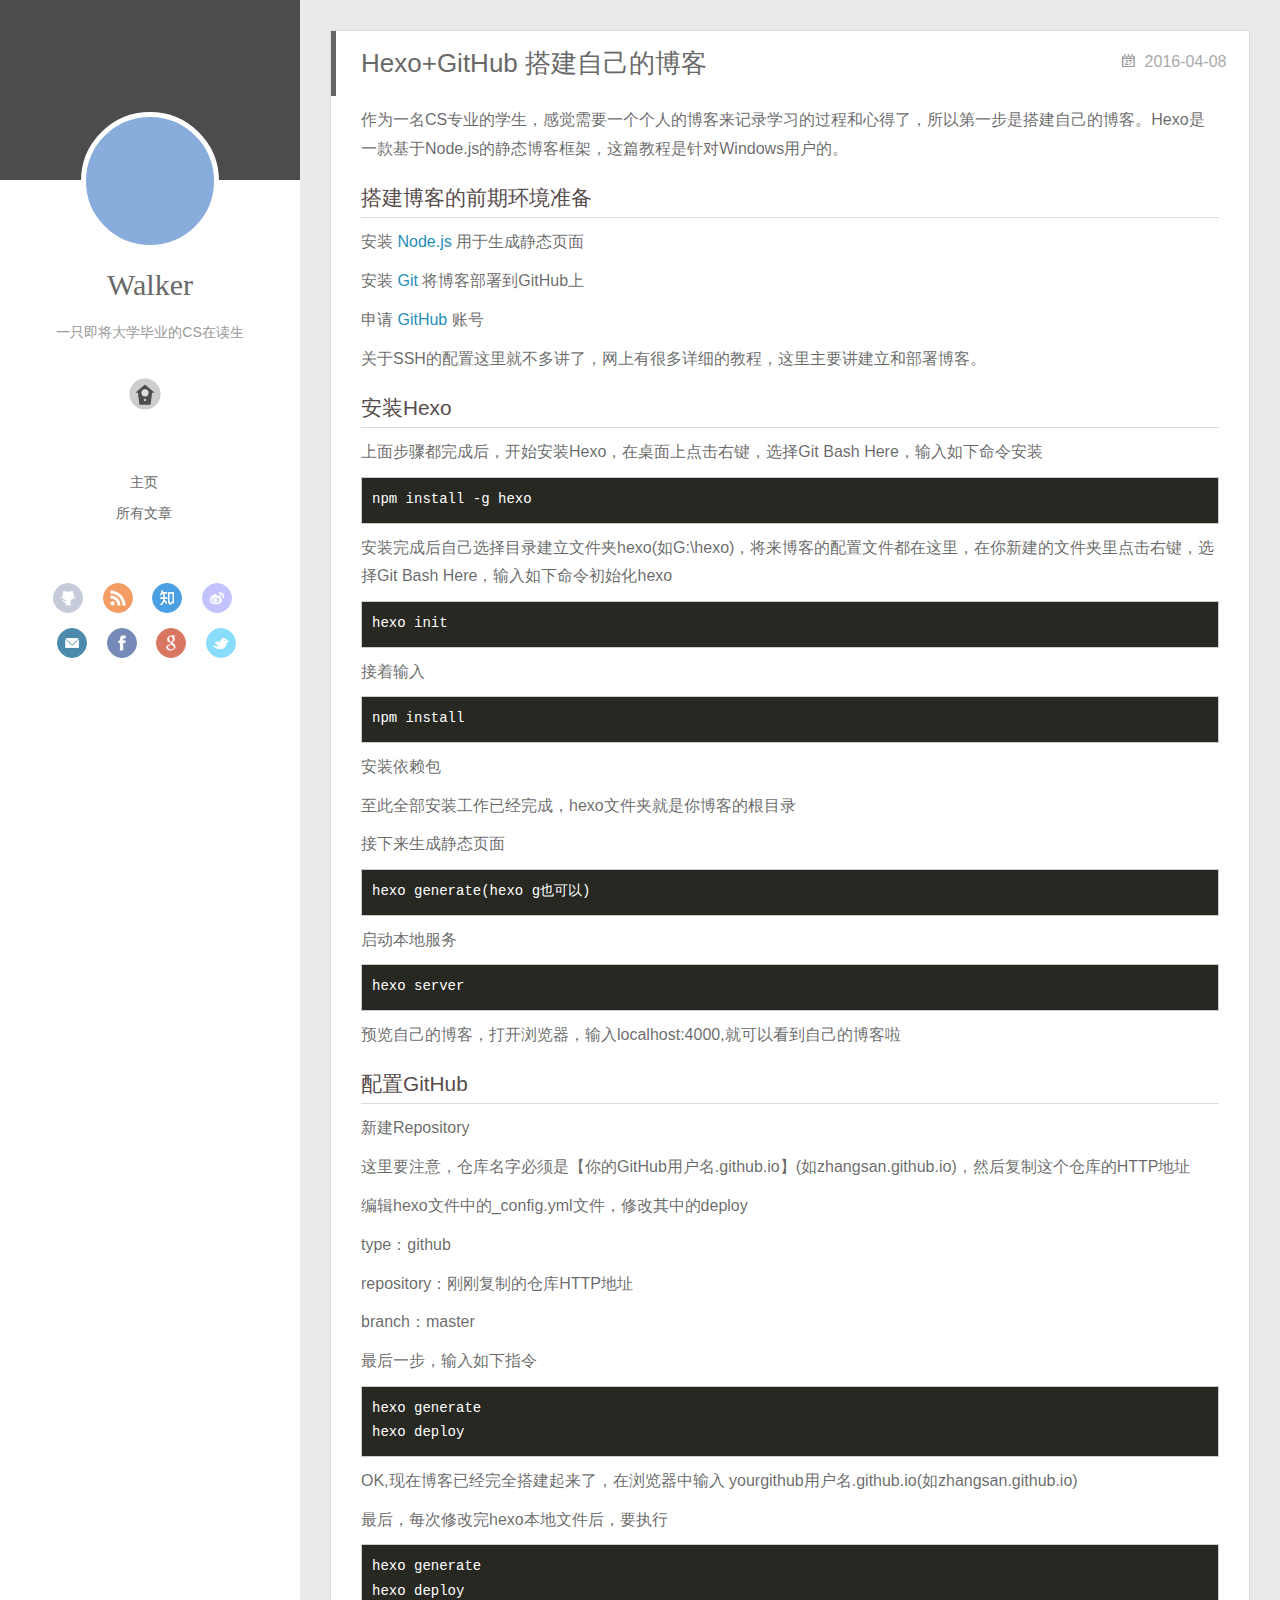
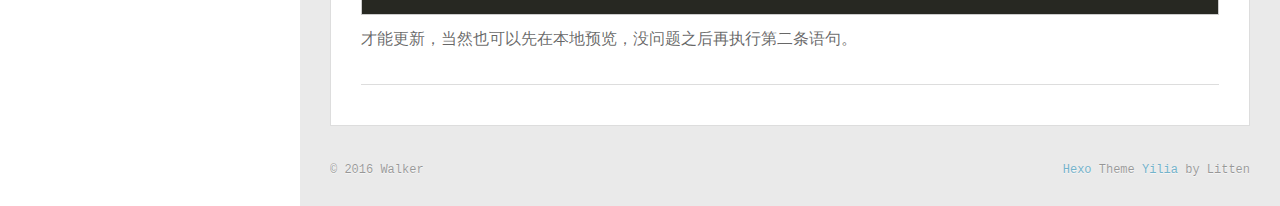
==== commit e2ace0dc: "Site updated: 2016-04-11 23:26:35" ====
--- a/index.html
+++ b/index.html
@@ -302,120 +302,6 @@
 
 
   
-    <article id="post-first_artical" class="article article-type-post" itemscope itemprop="blogPost">
-  
-    <div class="article-meta">
-      <a href="/2016/04/08/first_artical/" class="article-date">
-  	<time datetime="2016-04-08T14:44:51.148Z" itemprop="datePublished">2016-04-08</time>
-</a>
-    </div>
-  
-  <div class="article-inner">
-    
-      <input type="hidden" class="isFancy" />
-    
-    
-      <header class="article-header">
-        
-  
-    <h1 itemprop="name">
-      <a class="article-title" href="/2016/04/08/first_artical/">My first post</a>
-    </h1>
-  
-
-      </header>
-      
-    
-    <div class="article-entry" itemprop="articleBody">
-      
-        <h2 id="My-GitHub"><a href="#My-GitHub" class="headerlink" title="My GitHub"></a>My GitHub</h2><p>Welcom to visit my <a href="https://github.com/agnoscesua" target="_blank" rel="external">GitHub</a></p>
-
-      
-    </div>
-    
-    <div class="article-info article-info-index">
-      
-      
-      
-
-      
-      <div class="clearfix"></div>
-    </div>
-    
-  </div>
-  
-</article>
-
-
-
-
-
-
-
-
-
-  
-    <article id="post-hello-world" class="article article-type-post" itemscope itemprop="blogPost">
-  
-    <div class="article-meta">
-      <a href="/2016/04/08/hello-world/" class="article-date">
-  	<time datetime="2016-04-08T03:40:58.229Z" itemprop="datePublished">2016-04-08</time>
-</a>
-    </div>
-  
-  <div class="article-inner">
-    
-      <input type="hidden" class="isFancy" />
-    
-    
-      <header class="article-header">
-        
-  
-    <h1 itemprop="name">
-      <a class="article-title" href="/2016/04/08/hello-world/">Hello World</a>
-    </h1>
-  
-
-      </header>
-      
-    
-    <div class="article-entry" itemprop="articleBody">
-      
-        <p>Welcome to <a href="https://hexo.io/" target="_blank" rel="external">Hexo</a>! This is your very first post. Check <a href="https://hexo.io/docs/" target="_blank" rel="external">documentation</a> for more info. If you get any problems when using Hexo, you can find the answer in <a href="https://hexo.io/docs/troubleshooting.html" target="_blank" rel="external">troubleshooting</a> or you can ask me on <a href="https://github.com/hexojs/hexo/issues" target="_blank" rel="external">GitHub</a>.</p>
-<h2 id="Quick-Start"><a href="#Quick-Start" class="headerlink" title="Quick Start"></a>Quick Start</h2><h3 id="Create-a-new-post"><a href="#Create-a-new-post" class="headerlink" title="Create a new post"></a>Create a new post</h3><figure class="highlight bash"><table><tr><td class="gutter"><pre><span class="line">1</span><br></pre></td><td class="code"><pre><span class="line">$ hexo new <span class="string">"My New Post"</span></span><br></pre></td></tr></table></figure>
-<p>More info: <a href="https://hexo.io/docs/writing.html" target="_blank" rel="external">Writing</a></p>
-<h3 id="Run-server"><a href="#Run-server" class="headerlink" title="Run server"></a>Run server</h3><figure class="highlight bash"><table><tr><td class="gutter"><pre><span class="line">1</span><br></pre></td><td class="code"><pre><span class="line">$ hexo server</span><br></pre></td></tr></table></figure>
-<p>More info: <a href="https://hexo.io/docs/server.html" target="_blank" rel="external">Server</a></p>
-<h3 id="Generate-static-files"><a href="#Generate-static-files" class="headerlink" title="Generate static files"></a>Generate static files</h3><figure class="highlight bash"><table><tr><td class="gutter"><pre><span class="line">1</span><br></pre></td><td class="code"><pre><span class="line">$ hexo generate</span><br></pre></td></tr></table></figure>
-<p>More info: <a href="https://hexo.io/docs/generating.html" target="_blank" rel="external">Generating</a></p>
-<h3 id="Deploy-to-remote-sites"><a href="#Deploy-to-remote-sites" class="headerlink" title="Deploy to remote sites"></a>Deploy to remote sites</h3><figure class="highlight bash"><table><tr><td class="gutter"><pre><span class="line">1</span><br></pre></td><td class="code"><pre><span class="line">$ hexo deploy</span><br></pre></td></tr></table></figure>
-<p>More info: <a href="https://hexo.io/docs/deployment.html" target="_blank" rel="external">Deployment</a></p>
-
-      
-    </div>
-    
-    <div class="article-info article-info-index">
-      
-      
-      
-
-      
-      <div class="clearfix"></div>
-    </div>
-    
-  </div>
-  
-</article>
-
-
-
-
-
-
-
-
-
-  
   
 </div>
       <footer id="footer">
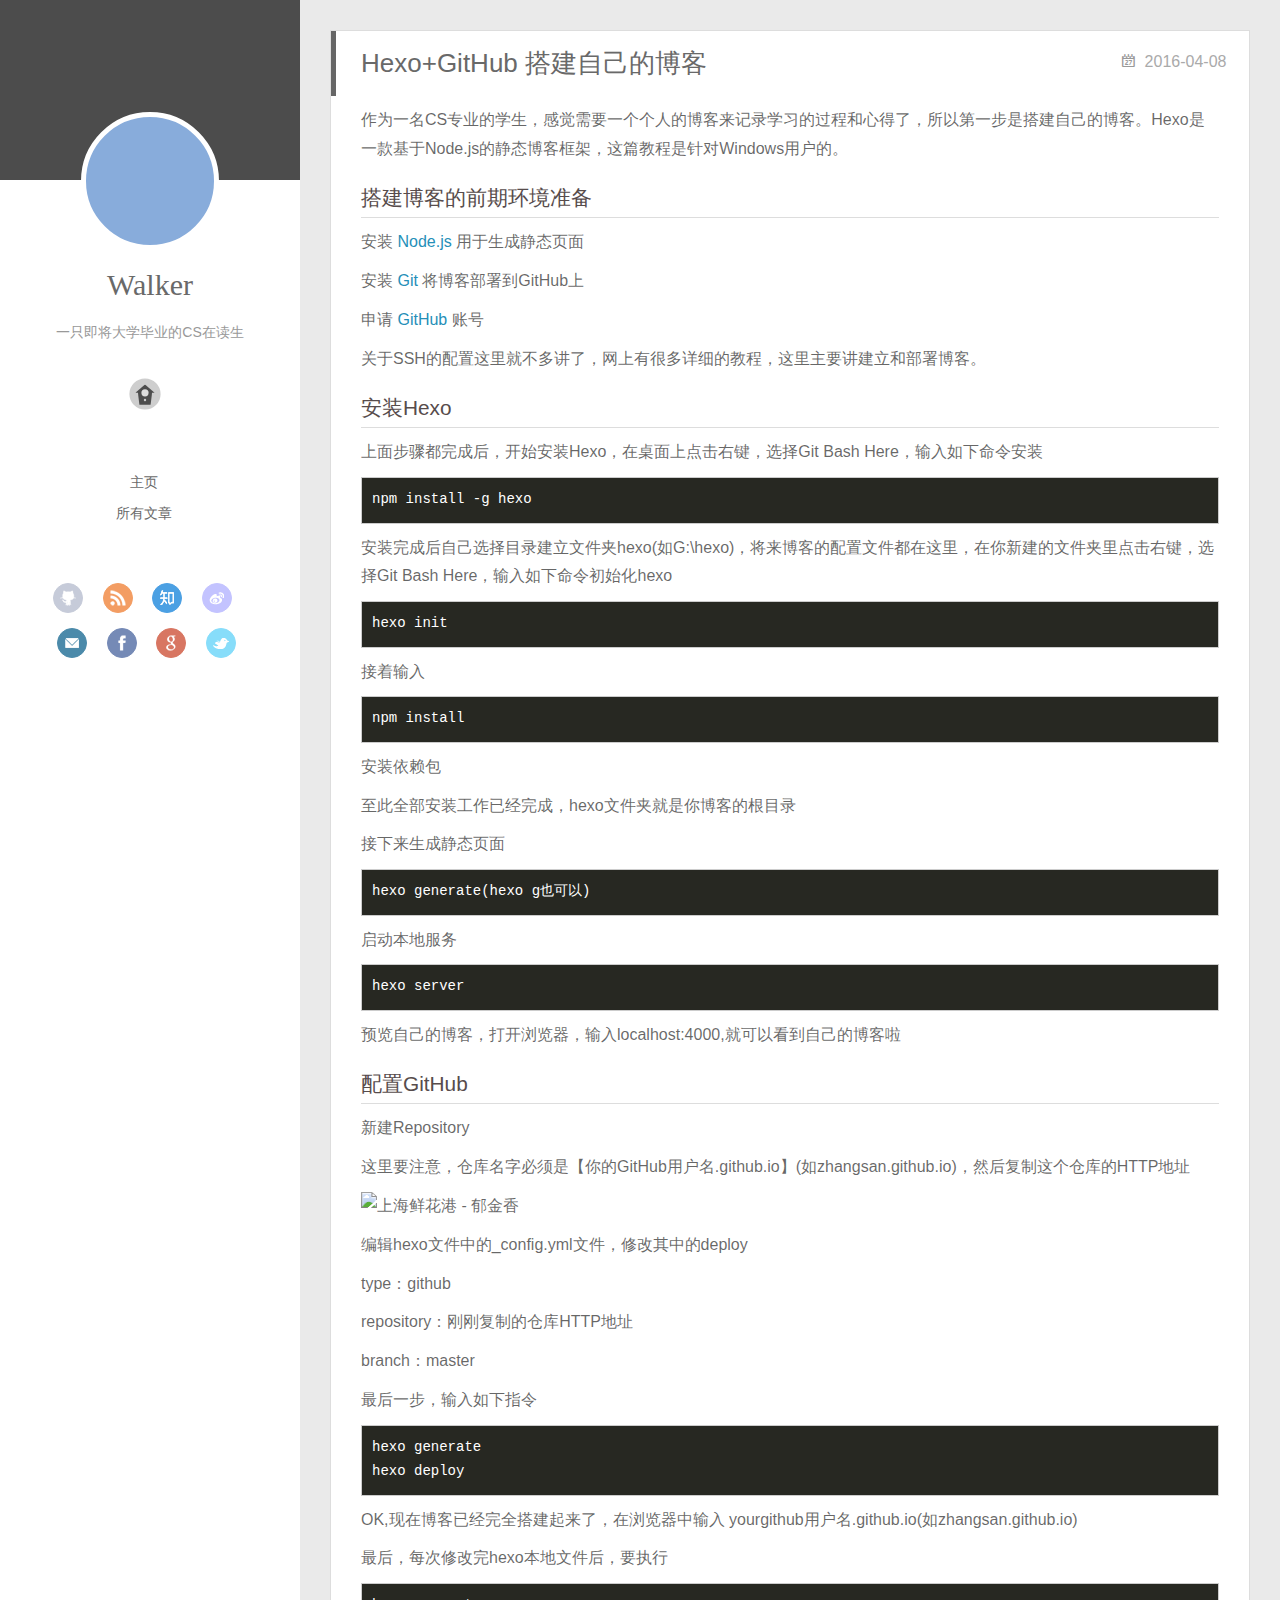
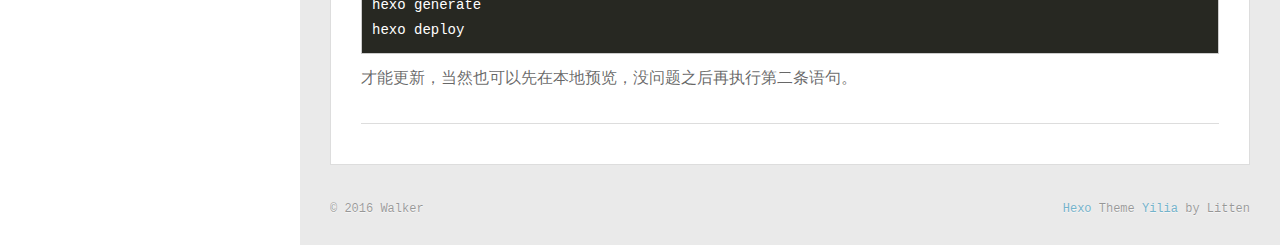
==== commit 683a0141: "Site updated: 2016-04-12 13:48:58" ====
--- a/index.html
+++ b/index.html
@@ -264,6 +264,7 @@
 </code></pre><p>预览自己的博客，打开浏览器，输入localhost:4000,就可以看到自己的博客啦</p>
 <h2 id="配置GitHub"><a href="#配置GitHub" class="headerlink" title="配置GitHub"></a>配置GitHub</h2><p>新建Repository</p>
 <p>这里要注意，仓库名字必须是【你的GitHub用户名.github.io】(如zhangsan.github.io)，然后复制这个仓库的HTTP地址</p>
+<p><img src="/HTTP.png" alt="上海鲜花港 - 郁金香"></p>
 <p>编辑hexo文件中的_config.yml文件，修改其中的deploy</p>
 <p>type：github</p>
 <p>repository：刚刚复制的仓库HTTP地址</p>
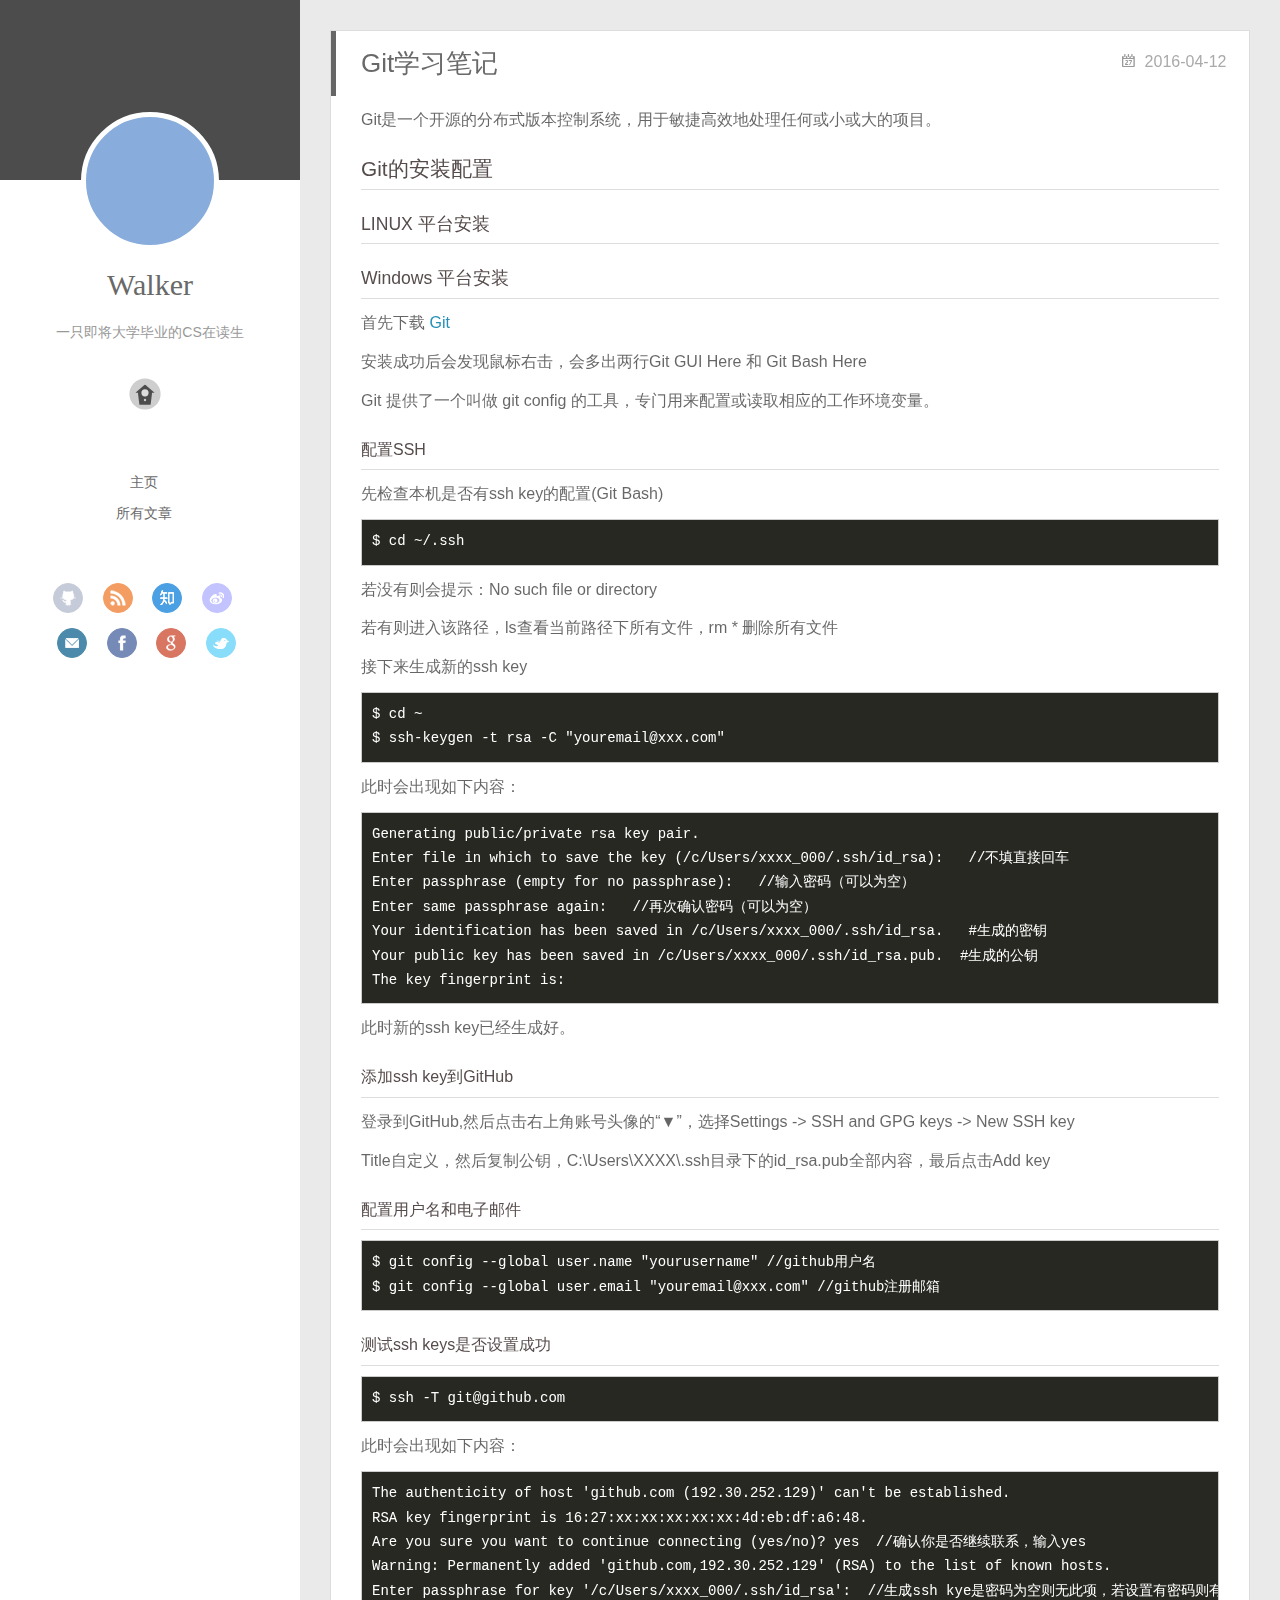
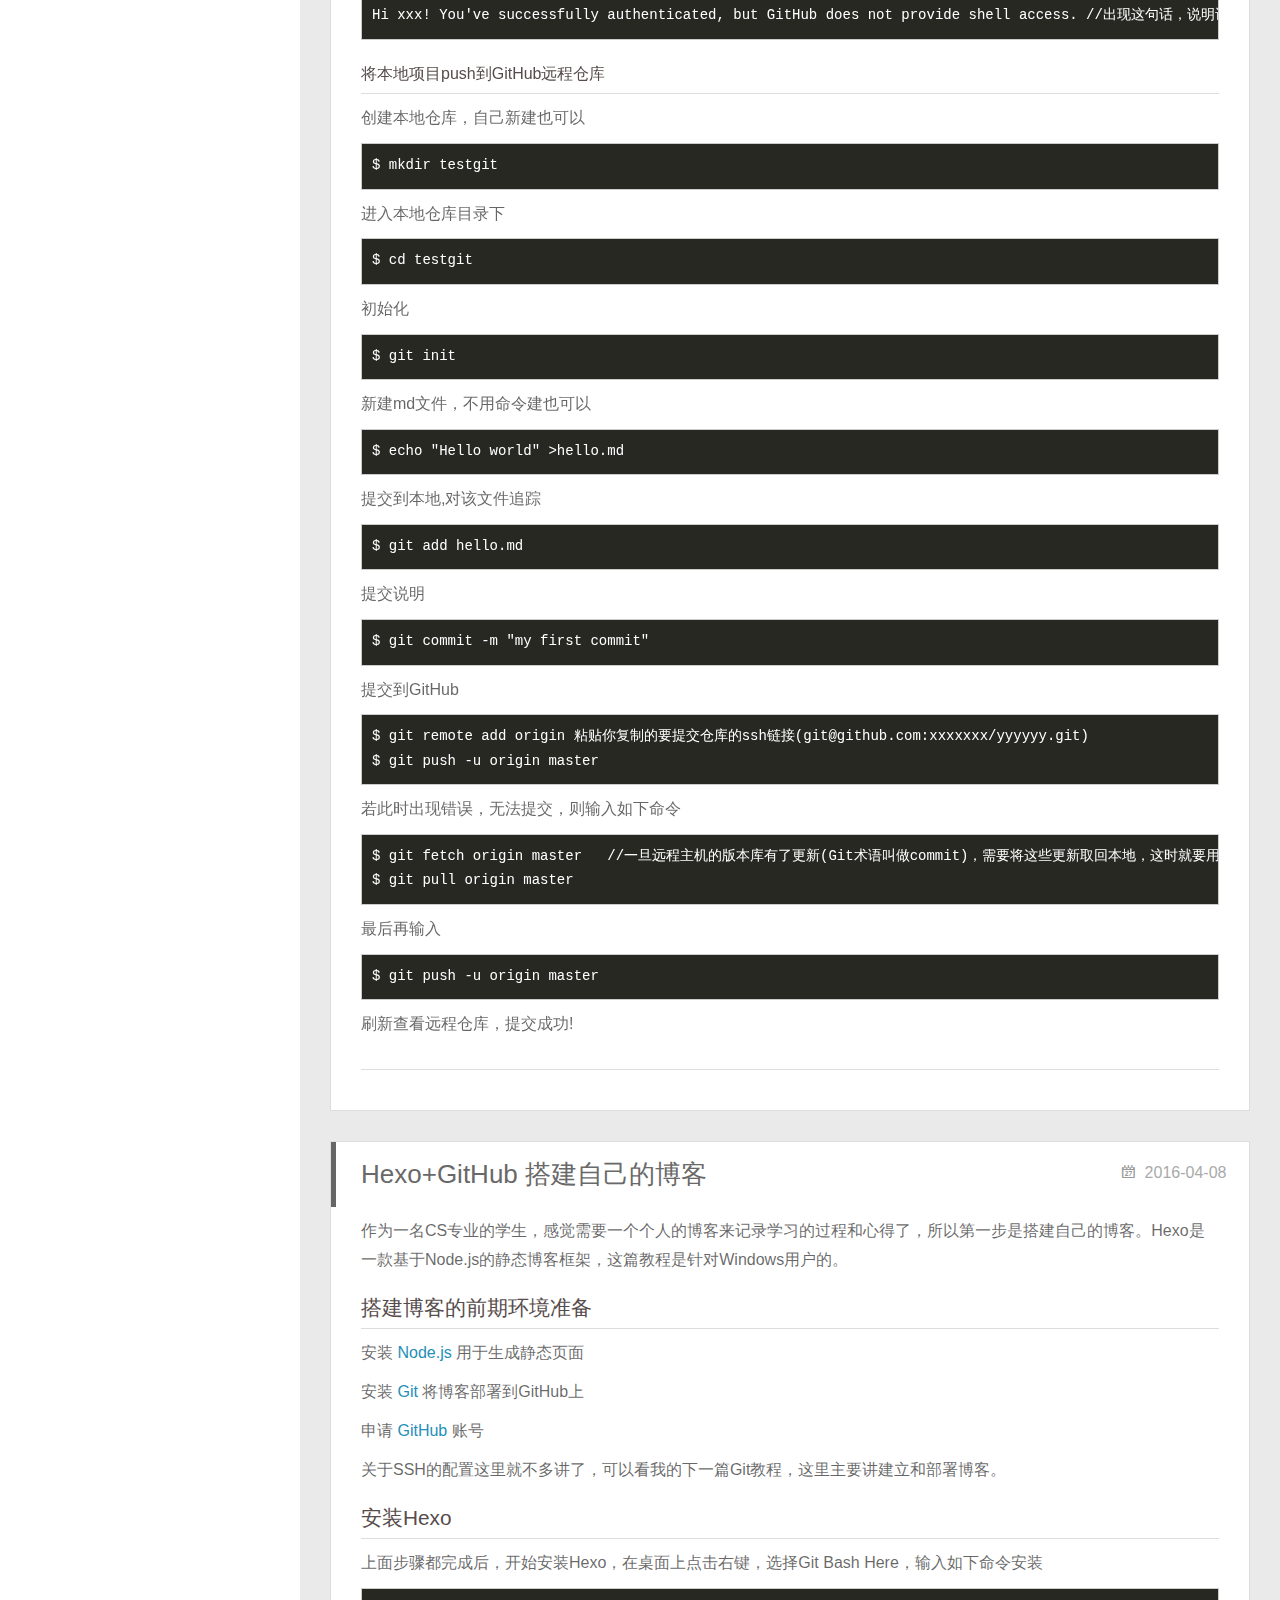
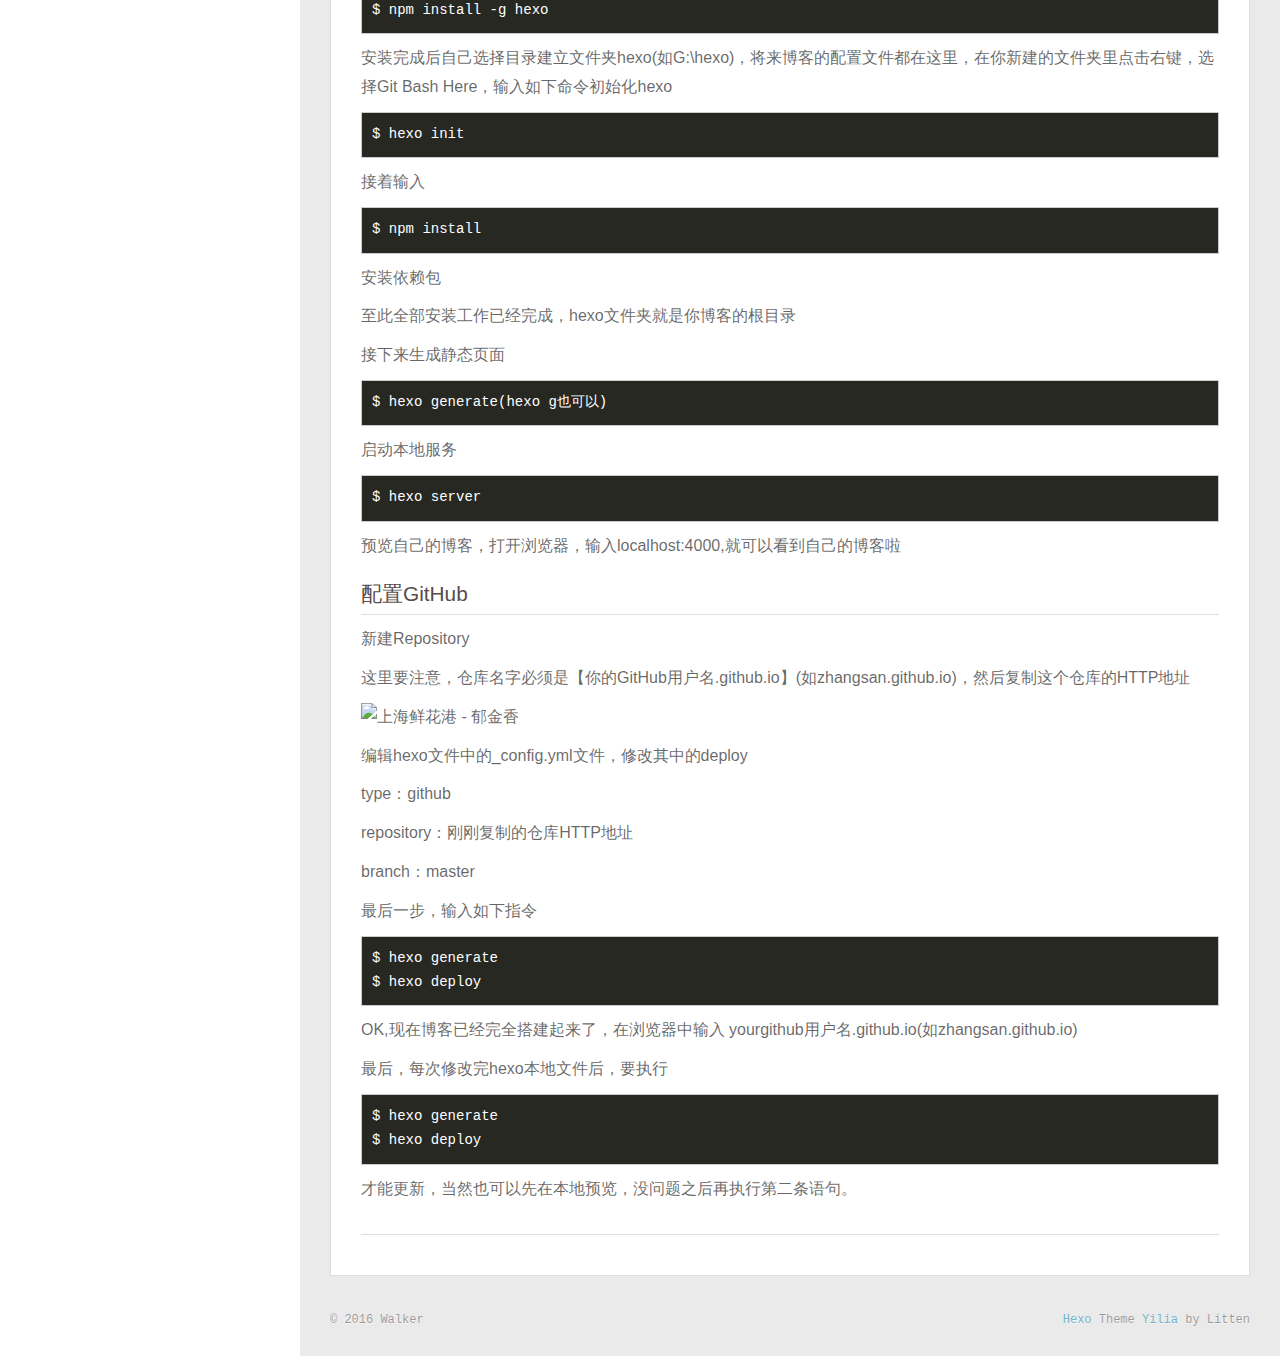
==== commit 595a3ad4: "Site updated: 2016-04-13 19:01:02" ====
--- a/index.html
+++ b/index.html
@@ -92,7 +92,7 @@
 					<nav class="header-menu">
 						<ul>
 						
-							<li><a href="/">主页</a></li>
+							<li><a href="/home">主页</a></li>
 				        
 							<li><a href="/archives">所有文章</a></li>
 				        
@@ -184,7 +184,7 @@
 			<nav class="header-menu">
 				<ul>
 				
-					<li><a href="/">主页</a></li>
+					<li><a href="/home">主页</a></li>
 		        
 					<li><a href="/archives">所有文章</a></li>
 		        
@@ -218,6 +218,112 @@
 
       <div class="body-wrap">
   
+    <article id="post-gitlearning" class="article article-type-post" itemscope itemprop="blogPost">
+  
+    <div class="article-meta">
+      <a href="/2016/04/12/gitlearning/" class="article-date">
+  	<time datetime="2016-04-12T06:00:55.434Z" itemprop="datePublished">2016-04-12</time>
+</a>
+    </div>
+  
+  <div class="article-inner">
+    
+      <input type="hidden" class="isFancy" />
+    
+    
+      <header class="article-header">
+        
+  
+    <h1 itemprop="name">
+      <a class="article-title" href="/2016/04/12/gitlearning/">Git学习笔记</a>
+    </h1>
+  
+
+      </header>
+      
+    
+    <div class="article-entry" itemprop="articleBody">
+      
+        <p>Git是一个开源的分布式版本控制系统，用于敏捷高效地处理任何或小或大的项目。</p>
+<h2 id="Git的安装配置"><a href="#Git的安装配置" class="headerlink" title="Git的安装配置"></a>Git的安装配置</h2><h3 id="LINUX-平台安装"><a href="#LINUX-平台安装" class="headerlink" title="LINUX 平台安装"></a>LINUX 平台安装</h3><h3 id="Windows-平台安装"><a href="#Windows-平台安装" class="headerlink" title="Windows 平台安装"></a>Windows 平台安装</h3><p>首先下载 <a href="https://git-for-windows.github.io/" target="_blank" rel="external">Git</a></p>
+<p>安装成功后会发现鼠标右击，会多出两行Git GUI Here 和 Git Bash Here</p>
+<p>Git 提供了一个叫做 git config 的工具，专门用来配置或读取相应的工作环境变量。</p>
+<h5 id="配置SSH"><a href="#配置SSH" class="headerlink" title="配置SSH"></a>配置SSH</h5><p>先检查本机是否有ssh key的配置(Git Bash)</p>
+<pre><code>$ cd ~/.ssh
+</code></pre><p>若没有则会提示：No such file or directory</p>
+<p>若有则进入该路径，ls查看当前路径下所有文件，rm * 删除所有文件</p>
+<p>接下来生成新的ssh key</p>
+<pre><code>$ cd ~
+$ ssh-keygen -t rsa -C &quot;youremail@xxx.com&quot;
+</code></pre><p>此时会出现如下内容：</p>
+<pre><code>Generating public/private rsa key pair.
+Enter file in which to save the key (/c/Users/xxxx_000/.ssh/id_rsa):   //不填直接回车
+Enter passphrase (empty for no passphrase):   //输入密码（可以为空）
+Enter same passphrase again:   //再次确认密码（可以为空）
+Your identification has been saved in /c/Users/xxxx_000/.ssh/id_rsa.   #生成的密钥
+Your public key has been saved in /c/Users/xxxx_000/.ssh/id_rsa.pub.  #生成的公钥
+The key fingerprint is:
+</code></pre><p>此时新的ssh key已经生成好。</p>
+<h5 id="添加ssh-key到GitHub"><a href="#添加ssh-key到GitHub" class="headerlink" title="添加ssh key到GitHub"></a>添加ssh key到GitHub</h5><p>登录到GitHub,然后点击右上角账号头像的“▼”，选择Settings -&gt; SSH and GPG keys -&gt; New SSH key</p>
+<p>Title自定义，然后复制公钥，C:\Users\XXXX\.ssh目录下的id_rsa.pub全部内容，最后点击Add key</p>
+<h5 id="配置用户名和电子邮件"><a href="#配置用户名和电子邮件" class="headerlink" title="配置用户名和电子邮件"></a>配置用户名和电子邮件</h5><pre><code>$ git config --global user.name &quot;yourusername&quot; //github用户名
+$ git config --global user.email &quot;youremail@xxx.com&quot; //github注册邮箱
+</code></pre><h5 id="测试ssh-keys是否设置成功"><a href="#测试ssh-keys是否设置成功" class="headerlink" title="测试ssh keys是否设置成功"></a>测试ssh keys是否设置成功</h5><pre><code>$ ssh -T git@github.com
+</code></pre><p>此时会出现如下内容：</p>
+<pre><code>The authenticity of host &apos;github.com (192.30.252.129)&apos; can&apos;t be established.
+RSA key fingerprint is 16:27:xx:xx:xx:xx:xx:4d:eb:df:a6:48.
+Are you sure you want to continue connecting (yes/no)? yes  //确认你是否继续联系，输入yes
+Warning: Permanently added &apos;github.com,192.30.252.129&apos; (RSA) to the list of known hosts.
+Enter passphrase for key &apos;/c/Users/xxxx_000/.ssh/id_rsa&apos;:  //生成ssh kye是密码为空则无此项，若设置有密码则有此项且，输入生成ssh key时设置的密码即可。
+Hi xxx! You&apos;ve successfully authenticated, but GitHub does not provide shell access. //出现这句话，说明设置成功。
+</code></pre><h5 id="将本地项目push到GitHub远程仓库"><a href="#将本地项目push到GitHub远程仓库" class="headerlink" title="将本地项目push到GitHub远程仓库"></a>将本地项目push到GitHub远程仓库</h5><p>创建本地仓库，自己新建也可以</p>
+<pre><code>$ mkdir testgit
+</code></pre><p>进入本地仓库目录下</p>
+<pre><code>$ cd testgit
+</code></pre><p>初始化</p>
+<pre><code>$ git init
+</code></pre><p>新建md文件，不用命令建也可以</p>
+<pre><code>$ echo &quot;Hello world&quot; &gt;hello.md
+</code></pre><p>提交到本地,对该文件追踪</p>
+<pre><code>$ git add hello.md
+</code></pre><p>提交说明</p>
+<pre><code>$ git commit -m &quot;my first commit&quot;
+</code></pre><p>提交到GitHub</p>
+<pre><code>$ git remote add origin 粘贴你复制的要提交仓库的ssh链接(git@github.com:xxxxxxx/yyyyyy.git)
+$ git push -u origin master
+</code></pre><p>若此时出现错误，无法提交，则输入如下命令</p>
+<pre><code>$ git fetch origin master   //一旦远程主机的版本库有了更新(Git术语叫做commit)，需要将这些更新取回本地，这时就要用到git fetch命令
+$ git pull origin master
+</code></pre><p>最后再输入</p>
+<pre><code>$ git push -u origin master
+</code></pre><p>刷新查看远程仓库，提交成功!</p>
+<!--html注释-->
+
+      
+    </div>
+    
+    <div class="article-info article-info-index">
+      
+      
+      
+
+      
+      <div class="clearfix"></div>
+    </div>
+    
+  </div>
+  
+</article>
+
+
+
+
+
+
+
+
+
+  
     <article id="post-hexo_github_blog" class="article article-type-post" itemscope itemprop="blogPost">
   
     <div class="article-meta">
@@ -248,34 +354,34 @@
 <h2 id="搭建博客的前期环境准备"><a href="#搭建博客的前期环境准备" class="headerlink" title="搭建博客的前期环境准备"></a>搭建博客的前期环境准备</h2><p>安装 <a href="https://nodejs.org/en/download/" target="_blank" rel="external">Node.js</a> 用于生成静态页面</p>
 <p>安装 <a href="https://git-for-windows.github.io/" target="_blank" rel="external">Git</a> 将博客部署到GitHub上</p>
 <p>申请 <a href="https://github.com/" target="_blank" rel="external">GitHub</a> 账号</p>
-<p>关于SSH的配置这里就不多讲了，网上有很多详细的教程，这里主要讲建立和部署博客。</p>
+<p>关于SSH的配置这里就不多讲了，可以看我的下一篇Git教程，这里主要讲建立和部署博客。</p>
 <h2 id="安装Hexo"><a href="#安装Hexo" class="headerlink" title="安装Hexo"></a>安装Hexo</h2><p>上面步骤都完成后，开始安装Hexo，在桌面上点击右键，选择Git Bash Here，输入如下命令安装</p>
-<pre><code>npm install -g hexo
+<pre><code>$ npm install -g hexo
 </code></pre><p>安装完成后自己选择目录建立文件夹hexo(如G:\hexo)，将来博客的配置文件都在这里，在你新建的文件夹里点击右键，选择Git Bash Here，输入如下命令初始化hexo</p>
-<pre><code>hexo init
+<pre><code>$ hexo init
 </code></pre><p>接着输入</p>
-<pre><code>npm install
+<pre><code>$ npm install
 </code></pre><p>安装依赖包</p>
 <p>至此全部安装工作已经完成，hexo文件夹就是你博客的根目录</p>
 <p>接下来生成静态页面</p>
-<pre><code>hexo generate(hexo g也可以)
+<pre><code>$ hexo generate(hexo g也可以)
 </code></pre><p>启动本地服务</p>
-<pre><code>hexo server
+<pre><code>$ hexo server
 </code></pre><p>预览自己的博客，打开浏览器，输入localhost:4000,就可以看到自己的博客啦</p>
 <h2 id="配置GitHub"><a href="#配置GitHub" class="headerlink" title="配置GitHub"></a>配置GitHub</h2><p>新建Repository</p>
 <p>这里要注意，仓库名字必须是【你的GitHub用户名.github.io】(如zhangsan.github.io)，然后复制这个仓库的HTTP地址</p>
-<p><img src="/HTTP.png" alt="上海鲜花港 - 郁金香"></p>
+<p><img src="/public/img/HTTP.png" alt="上海鲜花港 - 郁金香"></p>
 <p>编辑hexo文件中的_config.yml文件，修改其中的deploy</p>
 <p>type：github</p>
 <p>repository：刚刚复制的仓库HTTP地址</p>
 <p>branch：master</p>
 <p>最后一步，输入如下指令</p>
-<pre><code>hexo generate
-hexo deploy
+<pre><code>$ hexo generate
+$ hexo deploy
 </code></pre><p>OK,现在博客已经完全搭建起来了，在浏览器中输入 yourgithub用户名.github.io(如zhangsan.github.io)</p>
 <p>最后，每次修改完hexo本地文件后，要执行</p>
-<pre><code>hexo generate
-hexo deploy
+<pre><code>$ hexo generate
+$ hexo deploy
 </code></pre><p>才能更新，当然也可以先在本地预览，没问题之后再执行第二条语句。</p>
 
       
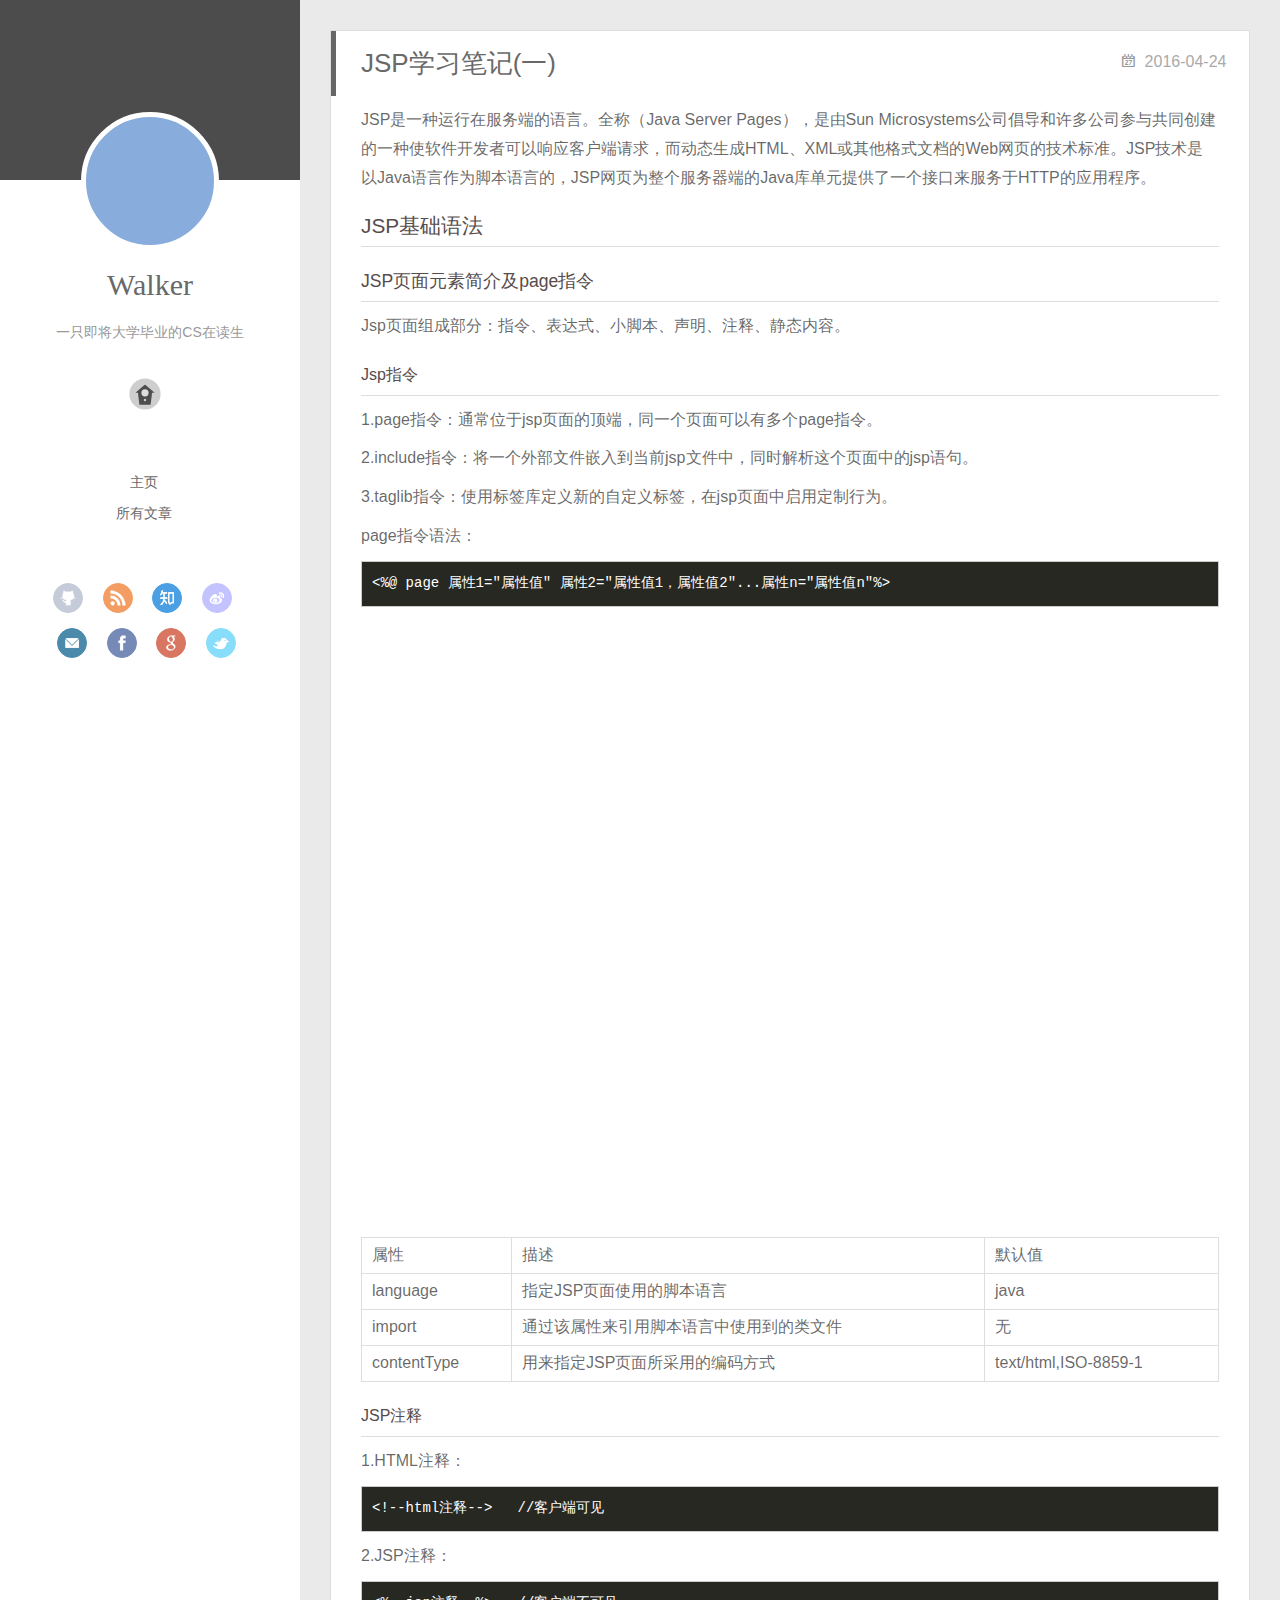
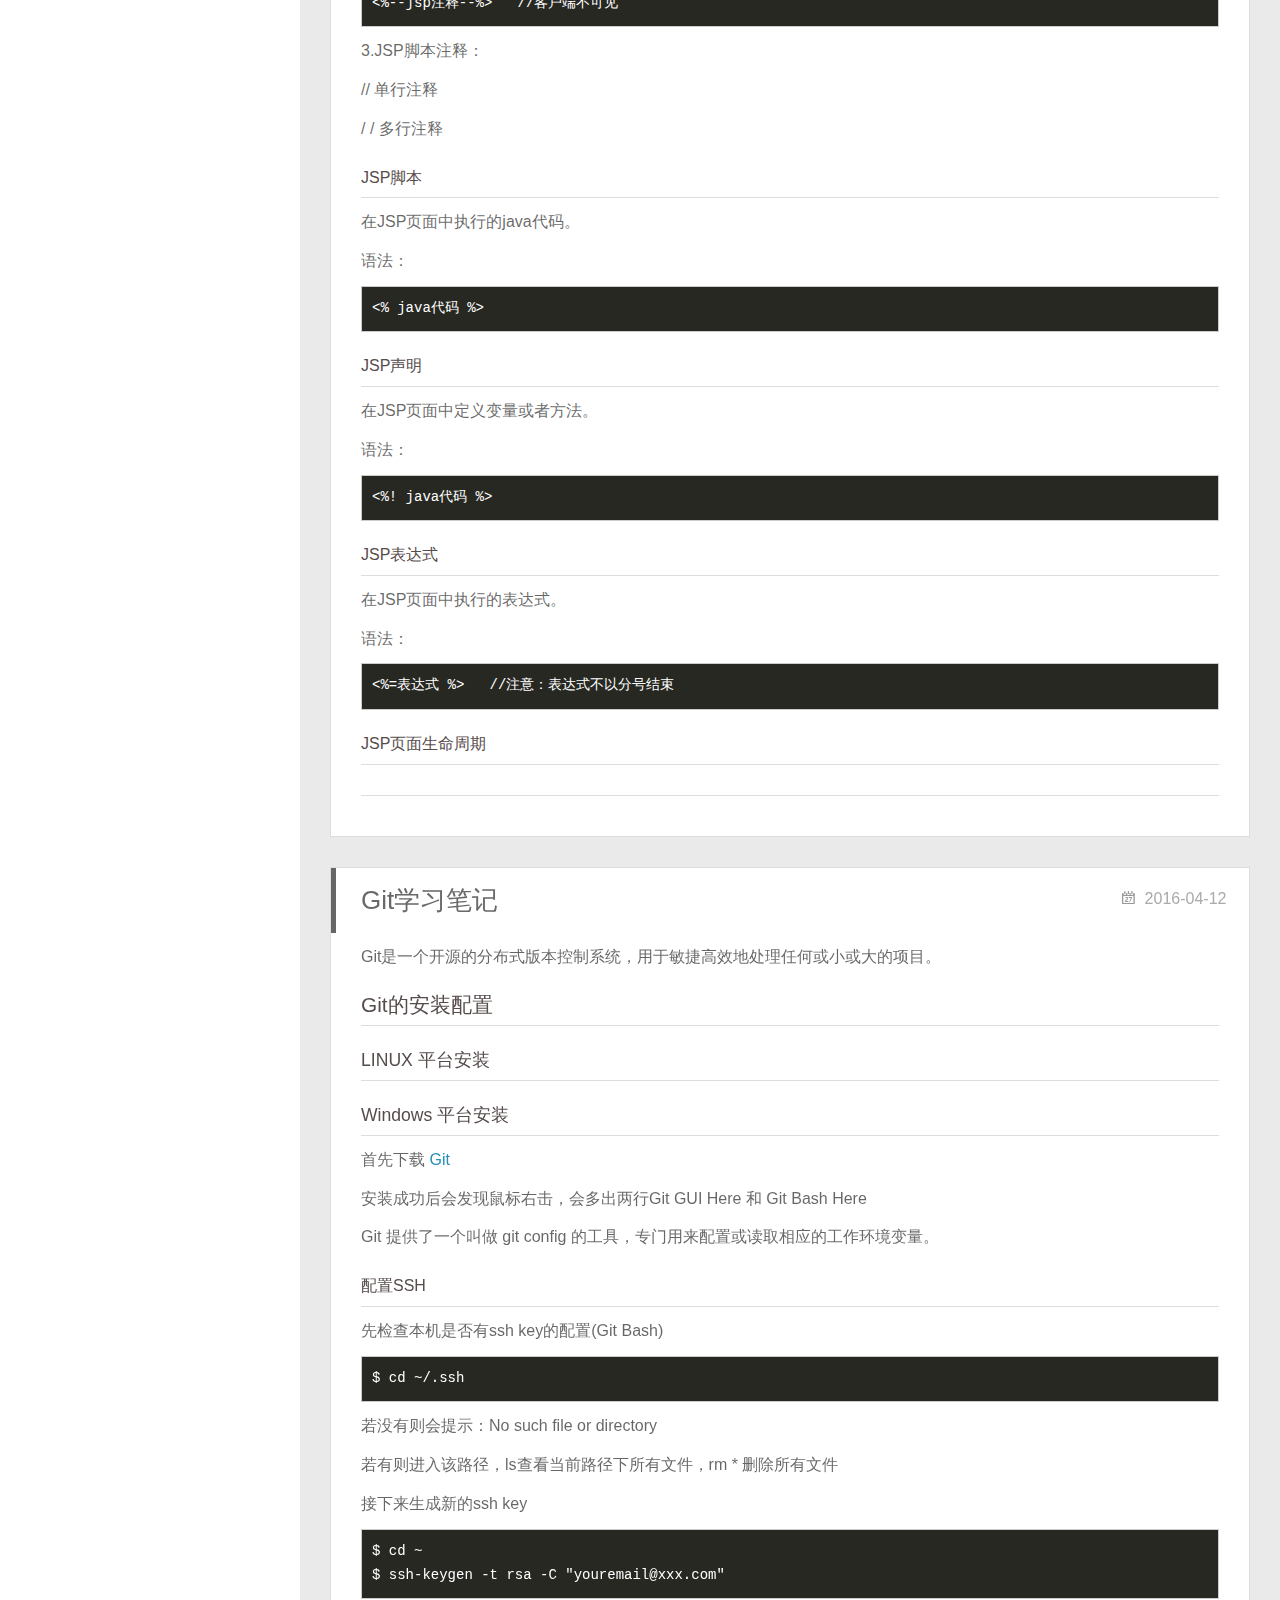
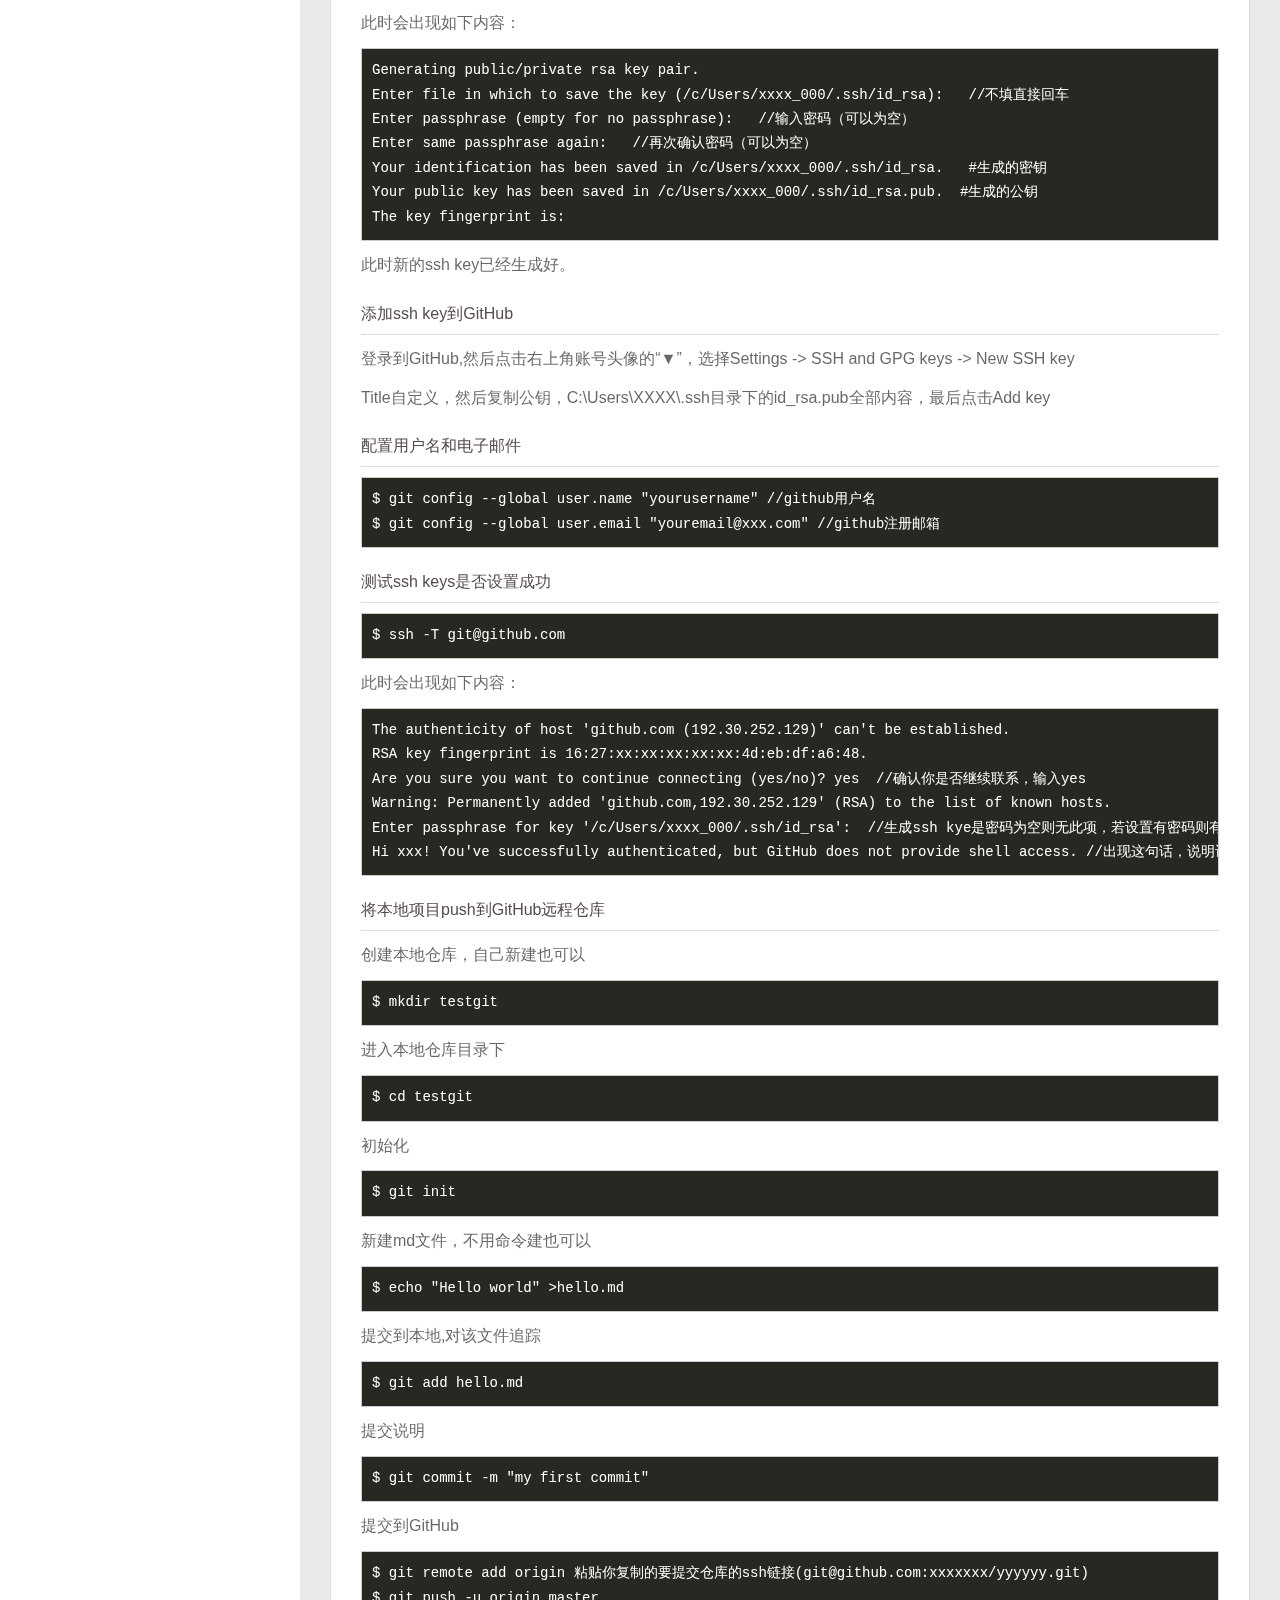
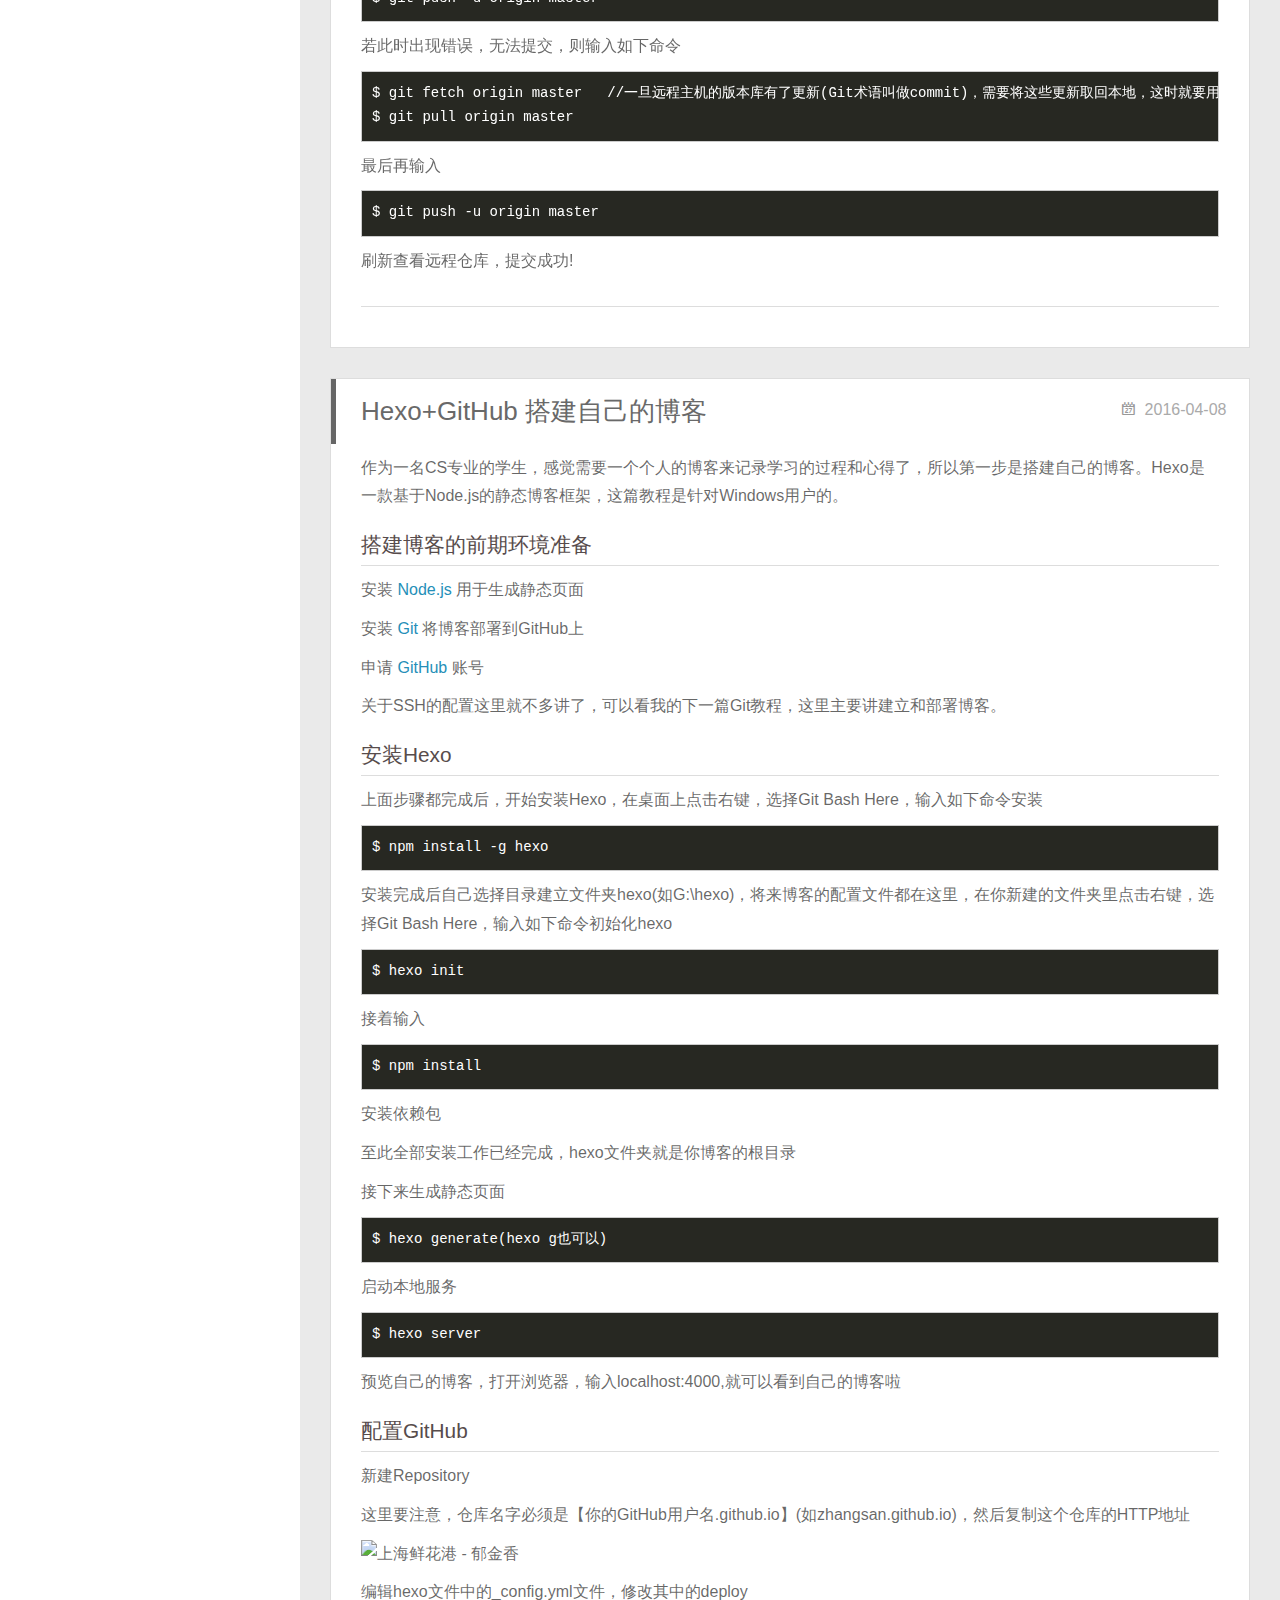
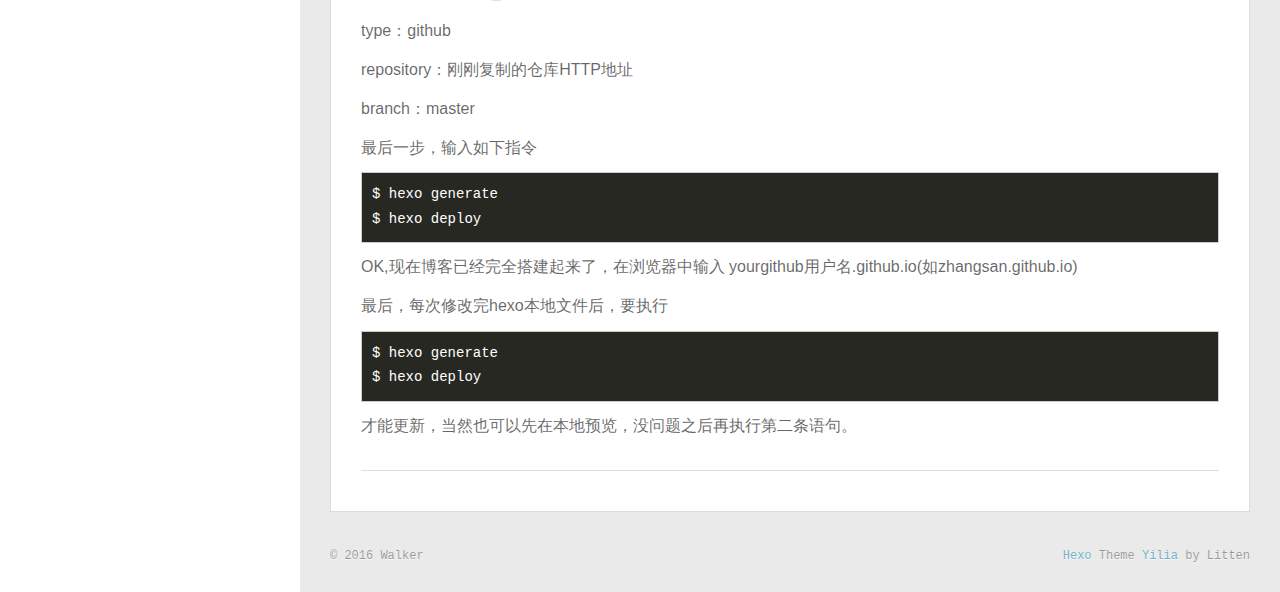
==== commit 2b3b00f8: "Site updated: 2016-04-24 23:24:13" ====
--- a/index.html
+++ b/index.html
@@ -92,7 +92,7 @@
 					<nav class="header-menu">
 						<ul>
 						
-							<li><a href="/home">主页</a></li>
+							<li><a href="/">主页</a></li>
 				        
 							<li><a href="/archives">所有文章</a></li>
 				        
@@ -184,7 +184,7 @@
 			<nav class="header-menu">
 				<ul>
 				
-					<li><a href="/home">主页</a></li>
+					<li><a href="/">主页</a></li>
 		        
 					<li><a href="/archives">所有文章</a></li>
 		        
@@ -217,6 +217,83 @@
 </nav>
 
       <div class="body-wrap">
+  
+    <article id="post-jsp" class="article article-type-post" itemscope itemprop="blogPost">
+  
+    <div class="article-meta">
+      <a href="/2016/04/24/jsp/" class="article-date">
+  	<time datetime="2016-04-24T13:43:52.757Z" itemprop="datePublished">2016-04-24</time>
+</a>
+    </div>
+  
+  <div class="article-inner">
+    
+      <input type="hidden" class="isFancy" />
+    
+    
+      <header class="article-header">
+        
+  
+    <h1 itemprop="name">
+      <a class="article-title" href="/2016/04/24/jsp/">JSP学习笔记(一)</a>
+    </h1>
+  
+
+      </header>
+      
+    
+    <div class="article-entry" itemprop="articleBody">
+      
+        <p>JSP是一种运行在服务端的语言。全称（Java Server Pages），是由Sun Microsystems公司倡导和许多公司参与共同创建的一种使软件开发者可以响应客户端请求，而动态生成HTML、XML或其他格式文档的Web网页的技术标准。JSP技术是以Java语言作为脚本语言的，JSP网页为整个服务器端的Java库单元提供了一个接口来服务于HTTP的应用程序。</p>
+<h2 id="JSP基础语法"><a href="#JSP基础语法" class="headerlink" title="JSP基础语法"></a>JSP基础语法</h2><h3 id="JSP页面元素简介及page指令"><a href="#JSP页面元素简介及page指令" class="headerlink" title="JSP页面元素简介及page指令"></a>JSP页面元素简介及page指令</h3><p>Jsp页面组成部分：指令、表达式、小脚本、声明、注释、静态内容。</p>
+<h5 id="Jsp指令"><a href="#Jsp指令" class="headerlink" title="Jsp指令"></a>Jsp指令</h5><p>1.page指令：通常位于jsp页面的顶端，同一个页面可以有多个page指令。</p>
+<p>2.include指令：将一个外部文件嵌入到当前jsp文件中，同时解析这个页面中的jsp语句。</p>
+<p>3.taglib指令：使用标签库定义新的自定义标签，在jsp页面中启用定制行为。</p>
+<p>page指令语法：</p>
+<pre><code>&lt;%@ page 属性1=&quot;属性值&quot; 属性2=&quot;属性值1，属性值2&quot;...属性n=&quot;属性值n&quot;%&gt;
+</code></pre><table class="table table-bordered table-striped table-condensed"><br>  <tr><br>   <td>属性</td><br>   <td>描述</td><br>   <td>默认值</td><br>  </tr><br>  <tr><br>   <td>language</td><br>   <td>指定JSP页面使用的脚本语言</td><br>   <td>java</td><br>  </tr><br>  <tr><br>   <td>import</td><br>   <td>通过该属性来引用脚本语言中使用到的类文件</td><br>   <td>无</td><br>  </tr><br>  <tr><br>   <td>contentType</td><br>   <td>用来指定JSP页面所采用的编码方式</td><br>   <td>text/html,ISO-8859-1</td><br>  </tr><br></table>
+
+<h5 id="JSP注释"><a href="#JSP注释" class="headerlink" title="JSP注释"></a>JSP注释</h5><p>1.HTML注释：</p>
+<pre><code>&lt;!--html注释--&gt;   //客户端可见
+</code></pre><p>2.JSP注释：</p>
+<pre><code>&lt;%--jsp注释--%&gt;   //客户端不可见
+</code></pre><p>3.JSP脚本注释：</p>
+<p>//  单行注释</p>
+<p>/<em> </em>/  多行注释</p>
+<h5 id="JSP脚本"><a href="#JSP脚本" class="headerlink" title="JSP脚本"></a>JSP脚本</h5><p>在JSP页面中执行的java代码。</p>
+<p>语法：</p>
+<pre><code>&lt;% java代码 %&gt;
+</code></pre><h5 id="JSP声明"><a href="#JSP声明" class="headerlink" title="JSP声明"></a>JSP声明</h5><p>在JSP页面中定义变量或者方法。</p>
+<p>语法：</p>
+<pre><code>&lt;%! java代码 %&gt;
+</code></pre><h5 id="JSP表达式"><a href="#JSP表达式" class="headerlink" title="JSP表达式"></a>JSP表达式</h5><p>在JSP页面中执行的表达式。</p>
+<p>语法：</p>
+<pre><code>&lt;%=表达式 %&gt;   //注意：表达式不以分号结束
+</code></pre><h5 id="JSP页面生命周期"><a href="#JSP页面生命周期" class="headerlink" title="JSP页面生命周期"></a>JSP页面生命周期</h5>
+      
+    </div>
+    
+    <div class="article-info article-info-index">
+      
+      
+      
+
+      
+      <div class="clearfix"></div>
+    </div>
+    
+  </div>
+  
+</article>
+
+
+
+
+
+
+
+
+
   
     <article id="post-gitlearning" class="article article-type-post" itemscope itemprop="blogPost">
   
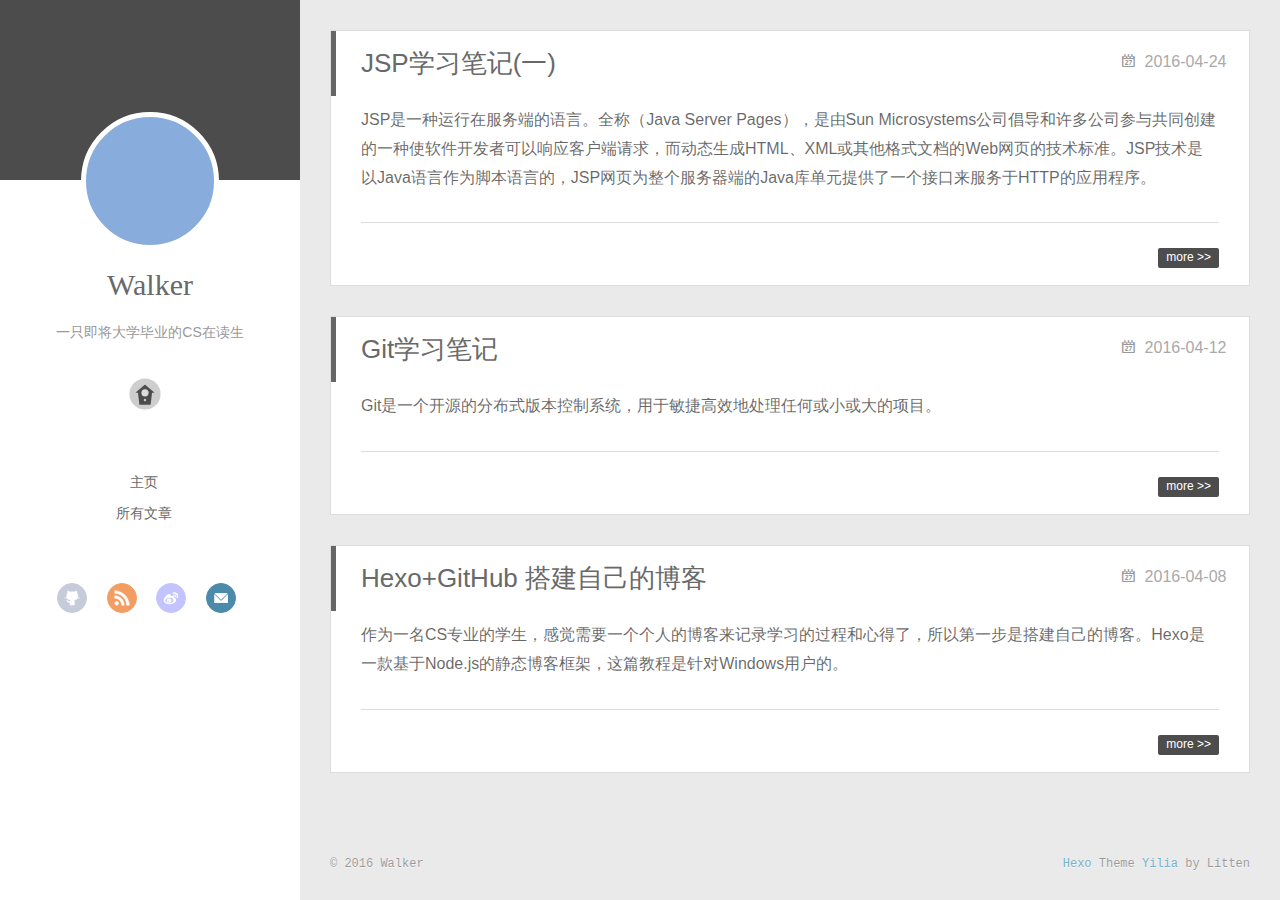
==== commit 0de6c842: "Site updated: 2016-05-11 12:35:38" ====
--- a/index.html
+++ b/index.html
@@ -105,17 +105,9 @@
 					        
 								<a class="rss" target="_blank" href="#" title="rss">rss</a>
 					        
-								<a class="zhihu" target="_blank" href="#" title="zhihu">zhihu</a>
-					        
 								<a class="weibo" target="_blank" href="#" title="weibo">weibo</a>
 					        
 								<a class="mail" target="_blank" href="#" title="mail">mail</a>
-					        
-								<a class="facebook" target="_blank" href="#" title="facebook">facebook</a>
-					        
-								<a class="google" target="_blank" href="#" title="google">google</a>
-					        
-								<a class="twitter" target="_blank" href="#" title="twitter">twitter</a>
 					        
 						</div>
 					</nav>
@@ -198,17 +190,9 @@
 			        
 						<a class="rss" target="_blank" href="#" title="rss">rss</a>
 			        
-						<a class="zhihu" target="_blank" href="#" title="zhihu">zhihu</a>
-			        
 						<a class="weibo" target="_blank" href="#" title="weibo">weibo</a>
 			        
 						<a class="mail" target="_blank" href="#" title="mail">mail</a>
-			        
-						<a class="facebook" target="_blank" href="#" title="facebook">facebook</a>
-			        
-						<a class="google" target="_blank" href="#" title="google">google</a>
-			        
-						<a class="twitter" target="_blank" href="#" title="twitter">twitter</a>
 			        
 				</div>
 			</nav>
@@ -245,31 +229,6 @@
     <div class="article-entry" itemprop="articleBody">
       
         <p>JSP是一种运行在服务端的语言。全称（Java Server Pages），是由Sun Microsystems公司倡导和许多公司参与共同创建的一种使软件开发者可以响应客户端请求，而动态生成HTML、XML或其他格式文档的Web网页的技术标准。JSP技术是以Java语言作为脚本语言的，JSP网页为整个服务器端的Java库单元提供了一个接口来服务于HTTP的应用程序。</p>
-<h2 id="JSP基础语法"><a href="#JSP基础语法" class="headerlink" title="JSP基础语法"></a>JSP基础语法</h2><h3 id="JSP页面元素简介及page指令"><a href="#JSP页面元素简介及page指令" class="headerlink" title="JSP页面元素简介及page指令"></a>JSP页面元素简介及page指令</h3><p>Jsp页面组成部分：指令、表达式、小脚本、声明、注释、静态内容。</p>
-<h5 id="Jsp指令"><a href="#Jsp指令" class="headerlink" title="Jsp指令"></a>Jsp指令</h5><p>1.page指令：通常位于jsp页面的顶端，同一个页面可以有多个page指令。</p>
-<p>2.include指令：将一个外部文件嵌入到当前jsp文件中，同时解析这个页面中的jsp语句。</p>
-<p>3.taglib指令：使用标签库定义新的自定义标签，在jsp页面中启用定制行为。</p>
-<p>page指令语法：</p>
-<pre><code>&lt;%@ page 属性1=&quot;属性值&quot; 属性2=&quot;属性值1，属性值2&quot;...属性n=&quot;属性值n&quot;%&gt;
-</code></pre><table class="table table-bordered table-striped table-condensed"><br>  <tr><br>   <td>属性</td><br>   <td>描述</td><br>   <td>默认值</td><br>  </tr><br>  <tr><br>   <td>language</td><br>   <td>指定JSP页面使用的脚本语言</td><br>   <td>java</td><br>  </tr><br>  <tr><br>   <td>import</td><br>   <td>通过该属性来引用脚本语言中使用到的类文件</td><br>   <td>无</td><br>  </tr><br>  <tr><br>   <td>contentType</td><br>   <td>用来指定JSP页面所采用的编码方式</td><br>   <td>text/html,ISO-8859-1</td><br>  </tr><br></table>
-
-<h5 id="JSP注释"><a href="#JSP注释" class="headerlink" title="JSP注释"></a>JSP注释</h5><p>1.HTML注释：</p>
-<pre><code>&lt;!--html注释--&gt;   //客户端可见
-</code></pre><p>2.JSP注释：</p>
-<pre><code>&lt;%--jsp注释--%&gt;   //客户端不可见
-</code></pre><p>3.JSP脚本注释：</p>
-<p>//  单行注释</p>
-<p>/<em> </em>/  多行注释</p>
-<h5 id="JSP脚本"><a href="#JSP脚本" class="headerlink" title="JSP脚本"></a>JSP脚本</h5><p>在JSP页面中执行的java代码。</p>
-<p>语法：</p>
-<pre><code>&lt;% java代码 %&gt;
-</code></pre><h5 id="JSP声明"><a href="#JSP声明" class="headerlink" title="JSP声明"></a>JSP声明</h5><p>在JSP页面中定义变量或者方法。</p>
-<p>语法：</p>
-<pre><code>&lt;%! java代码 %&gt;
-</code></pre><h5 id="JSP表达式"><a href="#JSP表达式" class="headerlink" title="JSP表达式"></a>JSP表达式</h5><p>在JSP页面中执行的表达式。</p>
-<p>语法：</p>
-<pre><code>&lt;%=表达式 %&gt;   //注意：表达式不以分号结束
-</code></pre><h5 id="JSP页面生命周期"><a href="#JSP页面生命周期" class="headerlink" title="JSP页面生命周期"></a>JSP页面生命周期</h5>
       
     </div>
     
@@ -278,6 +237,10 @@
       
       
 
+      
+        <p class="article-more-link">
+          <a  href="/2016/04/24/jsp/#more">more >></a>
+        </p>
       
       <div class="clearfix"></div>
     </div>
@@ -322,60 +285,6 @@
     <div class="article-entry" itemprop="articleBody">
       
         <p>Git是一个开源的分布式版本控制系统，用于敏捷高效地处理任何或小或大的项目。</p>
-<h2 id="Git的安装配置"><a href="#Git的安装配置" class="headerlink" title="Git的安装配置"></a>Git的安装配置</h2><h3 id="LINUX-平台安装"><a href="#LINUX-平台安装" class="headerlink" title="LINUX 平台安装"></a>LINUX 平台安装</h3><h3 id="Windows-平台安装"><a href="#Windows-平台安装" class="headerlink" title="Windows 平台安装"></a>Windows 平台安装</h3><p>首先下载 <a href="https://git-for-windows.github.io/" target="_blank" rel="external">Git</a></p>
-<p>安装成功后会发现鼠标右击，会多出两行Git GUI Here 和 Git Bash Here</p>
-<p>Git 提供了一个叫做 git config 的工具，专门用来配置或读取相应的工作环境变量。</p>
-<h5 id="配置SSH"><a href="#配置SSH" class="headerlink" title="配置SSH"></a>配置SSH</h5><p>先检查本机是否有ssh key的配置(Git Bash)</p>
-<pre><code>$ cd ~/.ssh
-</code></pre><p>若没有则会提示：No such file or directory</p>
-<p>若有则进入该路径，ls查看当前路径下所有文件，rm * 删除所有文件</p>
-<p>接下来生成新的ssh key</p>
-<pre><code>$ cd ~
-$ ssh-keygen -t rsa -C &quot;youremail@xxx.com&quot;
-</code></pre><p>此时会出现如下内容：</p>
-<pre><code>Generating public/private rsa key pair.
-Enter file in which to save the key (/c/Users/xxxx_000/.ssh/id_rsa):   //不填直接回车
-Enter passphrase (empty for no passphrase):   //输入密码（可以为空）
-Enter same passphrase again:   //再次确认密码（可以为空）
-Your identification has been saved in /c/Users/xxxx_000/.ssh/id_rsa.   #生成的密钥
-Your public key has been saved in /c/Users/xxxx_000/.ssh/id_rsa.pub.  #生成的公钥
-The key fingerprint is:
-</code></pre><p>此时新的ssh key已经生成好。</p>
-<h5 id="添加ssh-key到GitHub"><a href="#添加ssh-key到GitHub" class="headerlink" title="添加ssh key到GitHub"></a>添加ssh key到GitHub</h5><p>登录到GitHub,然后点击右上角账号头像的“▼”，选择Settings -&gt; SSH and GPG keys -&gt; New SSH key</p>
-<p>Title自定义，然后复制公钥，C:\Users\XXXX\.ssh目录下的id_rsa.pub全部内容，最后点击Add key</p>
-<h5 id="配置用户名和电子邮件"><a href="#配置用户名和电子邮件" class="headerlink" title="配置用户名和电子邮件"></a>配置用户名和电子邮件</h5><pre><code>$ git config --global user.name &quot;yourusername&quot; //github用户名
-$ git config --global user.email &quot;youremail@xxx.com&quot; //github注册邮箱
-</code></pre><h5 id="测试ssh-keys是否设置成功"><a href="#测试ssh-keys是否设置成功" class="headerlink" title="测试ssh keys是否设置成功"></a>测试ssh keys是否设置成功</h5><pre><code>$ ssh -T git@github.com
-</code></pre><p>此时会出现如下内容：</p>
-<pre><code>The authenticity of host &apos;github.com (192.30.252.129)&apos; can&apos;t be established.
-RSA key fingerprint is 16:27:xx:xx:xx:xx:xx:4d:eb:df:a6:48.
-Are you sure you want to continue connecting (yes/no)? yes  //确认你是否继续联系，输入yes
-Warning: Permanently added &apos;github.com,192.30.252.129&apos; (RSA) to the list of known hosts.
-Enter passphrase for key &apos;/c/Users/xxxx_000/.ssh/id_rsa&apos;:  //生成ssh kye是密码为空则无此项，若设置有密码则有此项且，输入生成ssh key时设置的密码即可。
-Hi xxx! You&apos;ve successfully authenticated, but GitHub does not provide shell access. //出现这句话，说明设置成功。
-</code></pre><h5 id="将本地项目push到GitHub远程仓库"><a href="#将本地项目push到GitHub远程仓库" class="headerlink" title="将本地项目push到GitHub远程仓库"></a>将本地项目push到GitHub远程仓库</h5><p>创建本地仓库，自己新建也可以</p>
-<pre><code>$ mkdir testgit
-</code></pre><p>进入本地仓库目录下</p>
-<pre><code>$ cd testgit
-</code></pre><p>初始化</p>
-<pre><code>$ git init
-</code></pre><p>新建md文件，不用命令建也可以</p>
-<pre><code>$ echo &quot;Hello world&quot; &gt;hello.md
-</code></pre><p>提交到本地,对该文件追踪</p>
-<pre><code>$ git add hello.md
-</code></pre><p>提交说明</p>
-<pre><code>$ git commit -m &quot;my first commit&quot;
-</code></pre><p>提交到GitHub</p>
-<pre><code>$ git remote add origin 粘贴你复制的要提交仓库的ssh链接(git@github.com:xxxxxxx/yyyyyy.git)
-$ git push -u origin master
-</code></pre><p>若此时出现错误，无法提交，则输入如下命令</p>
-<pre><code>$ git fetch origin master   //一旦远程主机的版本库有了更新(Git术语叫做commit)，需要将这些更新取回本地，这时就要用到git fetch命令
-$ git pull origin master
-</code></pre><p>最后再输入</p>
-<pre><code>$ git push -u origin master
-</code></pre><p>刷新查看远程仓库，提交成功!</p>
-<!--html注释-->
-
       
     </div>
     
@@ -384,6 +293,10 @@
       
       
 
+      
+        <p class="article-more-link">
+          <a  href="/2016/04/12/gitlearning/#more">more >></a>
+        </p>
       
       <div class="clearfix"></div>
     </div>
@@ -428,39 +341,6 @@
     <div class="article-entry" itemprop="articleBody">
       
         <p>作为一名CS专业的学生，感觉需要一个个人的博客来记录学习的过程和心得了，所以第一步是搭建自己的博客。Hexo是一款基于Node.js的静态博客框架，这篇教程是针对Windows用户的。</p>
-<h2 id="搭建博客的前期环境准备"><a href="#搭建博客的前期环境准备" class="headerlink" title="搭建博客的前期环境准备"></a>搭建博客的前期环境准备</h2><p>安装 <a href="https://nodejs.org/en/download/" target="_blank" rel="external">Node.js</a> 用于生成静态页面</p>
-<p>安装 <a href="https://git-for-windows.github.io/" target="_blank" rel="external">Git</a> 将博客部署到GitHub上</p>
-<p>申请 <a href="https://github.com/" target="_blank" rel="external">GitHub</a> 账号</p>
-<p>关于SSH的配置这里就不多讲了，可以看我的下一篇Git教程，这里主要讲建立和部署博客。</p>
-<h2 id="安装Hexo"><a href="#安装Hexo" class="headerlink" title="安装Hexo"></a>安装Hexo</h2><p>上面步骤都完成后，开始安装Hexo，在桌面上点击右键，选择Git Bash Here，输入如下命令安装</p>
-<pre><code>$ npm install -g hexo
-</code></pre><p>安装完成后自己选择目录建立文件夹hexo(如G:\hexo)，将来博客的配置文件都在这里，在你新建的文件夹里点击右键，选择Git Bash Here，输入如下命令初始化hexo</p>
-<pre><code>$ hexo init
-</code></pre><p>接着输入</p>
-<pre><code>$ npm install
-</code></pre><p>安装依赖包</p>
-<p>至此全部安装工作已经完成，hexo文件夹就是你博客的根目录</p>
-<p>接下来生成静态页面</p>
-<pre><code>$ hexo generate(hexo g也可以)
-</code></pre><p>启动本地服务</p>
-<pre><code>$ hexo server
-</code></pre><p>预览自己的博客，打开浏览器，输入localhost:4000,就可以看到自己的博客啦</p>
-<h2 id="配置GitHub"><a href="#配置GitHub" class="headerlink" title="配置GitHub"></a>配置GitHub</h2><p>新建Repository</p>
-<p>这里要注意，仓库名字必须是【你的GitHub用户名.github.io】(如zhangsan.github.io)，然后复制这个仓库的HTTP地址</p>
-<p><img src="/public/img/HTTP.png" alt="上海鲜花港 - 郁金香"></p>
-<p>编辑hexo文件中的_config.yml文件，修改其中的deploy</p>
-<p>type：github</p>
-<p>repository：刚刚复制的仓库HTTP地址</p>
-<p>branch：master</p>
-<p>最后一步，输入如下指令</p>
-<pre><code>$ hexo generate
-$ hexo deploy
-</code></pre><p>OK,现在博客已经完全搭建起来了，在浏览器中输入 yourgithub用户名.github.io(如zhangsan.github.io)</p>
-<p>最后，每次修改完hexo本地文件后，要执行</p>
-<pre><code>$ hexo generate
-$ hexo deploy
-</code></pre><p>才能更新，当然也可以先在本地预览，没问题之后再执行第二条语句。</p>
-
       
     </div>
     
@@ -469,6 +349,10 @@
       
       
 
+      
+        <p class="article-more-link">
+          <a  href="/2016/04/08/hexo_github_blog/#more">more >></a>
+        </p>
       
       <div class="clearfix"></div>
     </div>
